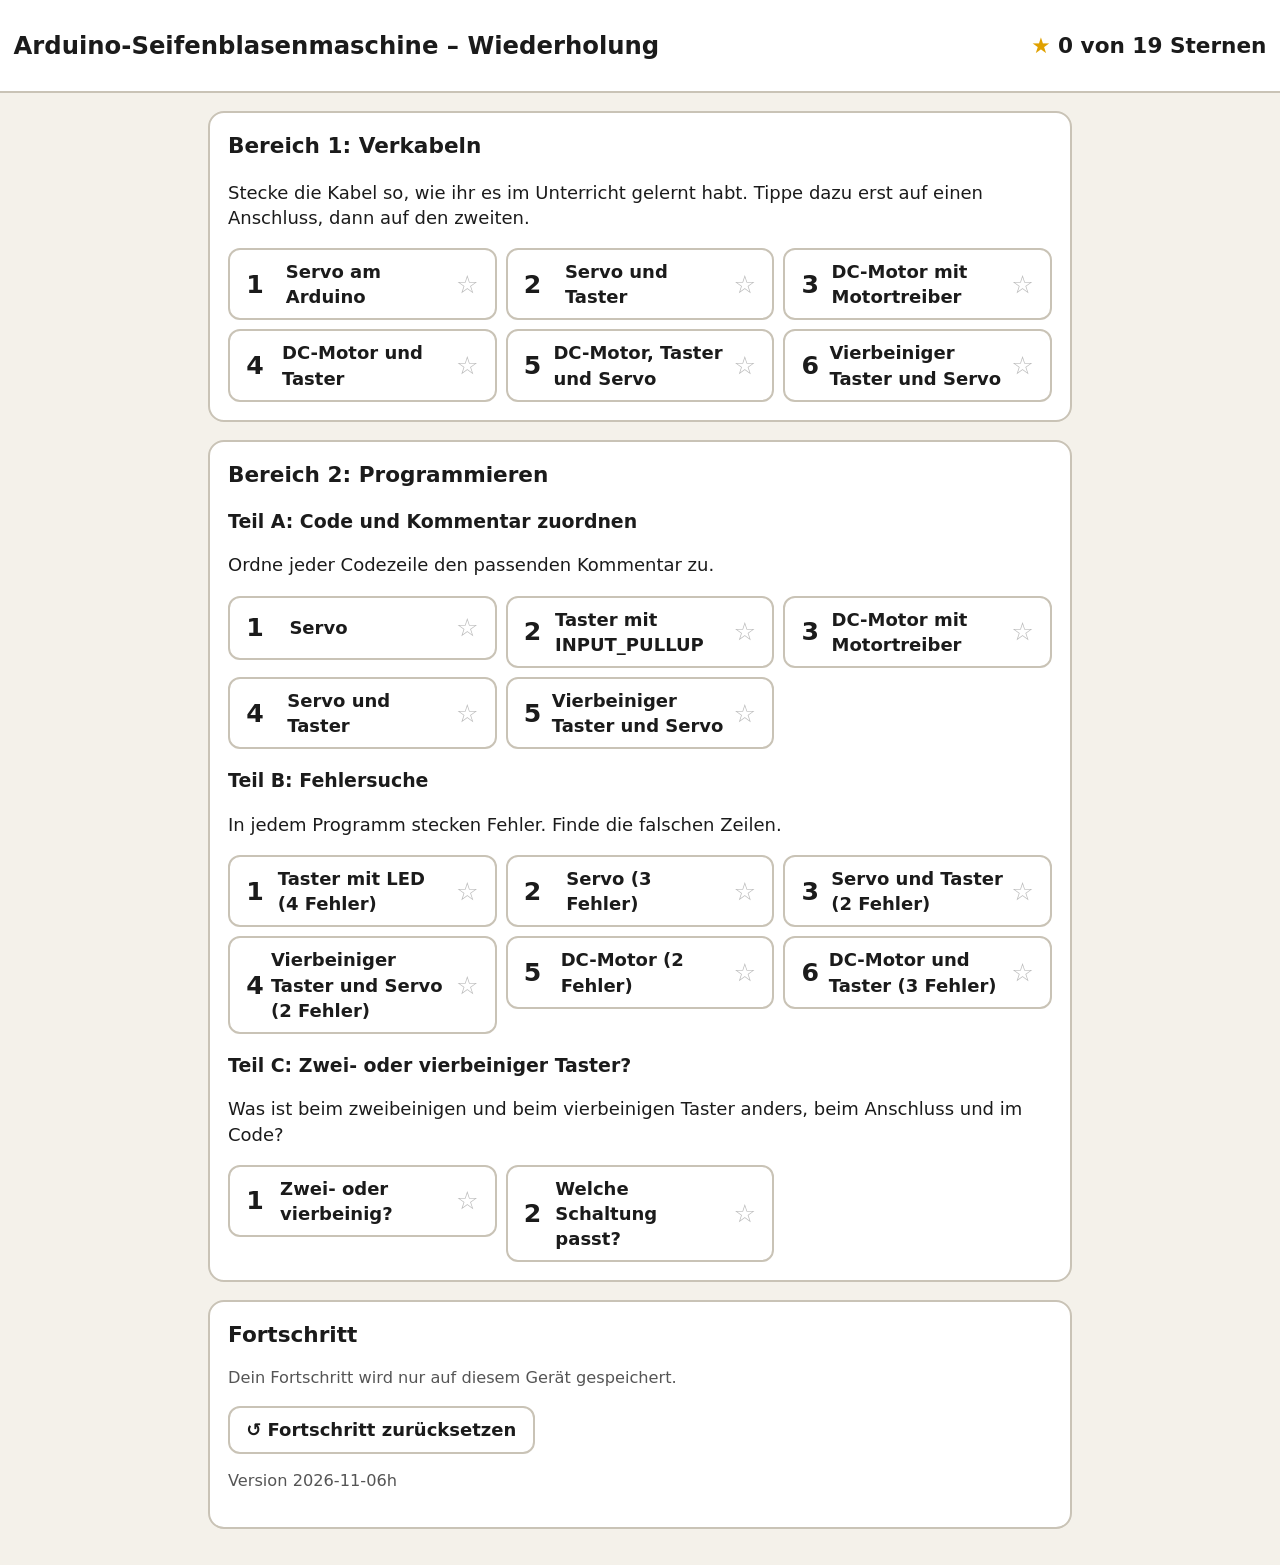
==== index.html @ 69544db1 "Einbau vierbeiniger Taster" ====
<!DOCTYPE html>
<html lang="de">
<head>
  <meta charset="utf-8">
  <meta name="viewport" content="width=device-width, initial-scale=1, viewport-fit=cover">
  <!-- Vom Home-Bildschirm gestartet: ohne Safari-Leisten (wie eine App) -->
  <meta name="apple-mobile-web-app-capable" content="yes">
  <meta name="mobile-web-app-capable" content="yes">
  <meta name="apple-mobile-web-app-title" content="Seifenblasen">
  <title>Seifenblasenmaschine – Wiederholung</title>
  <link rel="stylesheet" href="css/stil.css?v=2026-11-06h">
</head>
<body class="seite-start">
  <header class="kopf">
    <h1>Arduino-Seifenblasenmaschine – Wiederholung</h1>
    <p class="sternzahl" id="sternzahl"></p>
  </header>

  <main>
    <section class="bereich">
      <h2>Bereich 1: Verkabeln</h2>
      <p>Stecke die Kabel so, wie ihr es im Unterricht gelernt habt. Tippe dazu erst auf einen Anschluss, dann auf den zweiten.</p>
      <ul class="aufgabenliste" id="liste1"></ul>
    </section>

    <section class="bereich">
      <h2>Bereich 2: Programmieren</h2>
      <h3>Teil A: Code und Kommentar zuordnen</h3>
      <p>Ordne jeder Codezeile den passenden Kommentar zu.</p>
      <ul class="aufgabenliste" id="liste2a"></ul>
      <h3>Teil B: Fehlersuche</h3>
      <p>In jedem Programm stecken Fehler. Finde die falschen Zeilen.</p>
      <ul class="aufgabenliste" id="liste2b"></ul>
      <h3>Teil C: Zwei- oder vierbeiniger Taster?</h3>
      <p>Was ist beim zweibeinigen und beim vierbeinigen Taster anders, beim Anschluss und im Code?</p>
      <ul class="aufgabenliste" id="liste2c"></ul>
    </section>

    <section class="bereich">
      <h2>Fortschritt</h2>
      <p class="klein">Dein Fortschritt wird nur auf diesem Gerät gespeichert.</p>
      <button type="button" class="knopf" id="zuruecksetzen">↺ Fortschritt zurücksetzen</button>
      <p class="klein" id="version"></p>
    </section>
  </main>

  <script>window.DATEN = {};</script>
  <script src="js/gemeinsam.js?v=2026-11-06h"></script>
  <script src="data/aufgaben.js?v=2026-11-06h"></script>
  <script src="data/code.js?v=2026-11-06h"></script>
  <script src="data/fehlersuche.js?v=2026-11-06h"></script>
  <script src="data/vergleich.js?v=2026-11-06h"></script>
  <script>
    // Liste der Verdrahtungsaufgaben mit Sternen
    (function () {
      // Eine Liste mit Aufgaben-Links und Sternen füllen
      function fuelle(listenId, eintraege, bereich, adresse) {
        var liste = document.getElementById(listenId);
        eintraege.forEach(function (a, i) {
          var geloest = Fortschritt.istGeloest(bereich, a.id);
          var li = document.createElement("li");
          li.innerHTML = '<a class="knopf aufgabe-link" href="' + adresse + a.id + '">' +
            '<span class="nr">' + (i + 1) + "</span><span>" + esc(a.titel) + "</span>" +
            '<span class="stern' + (geloest ? "" : " leer") + '" aria-label="' + (geloest ? "gelöst" : "noch nicht gelöst") + '">' +
            (geloest ? "★" : "☆") + "</span></a>";
          liste.appendChild(li);
        });
      }
      fuelle("liste1", DATEN.aufgaben, "verkabeln", "verkabeln.html?aufgabe=");
      fuelle("liste2a", DATEN.programme, "zuordnen", "zuordnen.html?programm=");
      fuelle("liste2b", DATEN.fehlersuche, "fehlersuche4", "fehlersuche.html?aufgabe=");
      fuelle("liste2c", DATEN.vergleich, "vergleich", "vergleich.html?uebung=");
      document.getElementById("version").textContent = "Version " + SPIEL_VERSION;
      document.getElementById("sternzahl").innerHTML = "<span>★</span> " + Fortschritt.anzahlSterne() + " von " + Fortschritt.anzahlAufgaben() + " Sternen";
      // Alles geschafft (z. B. schon vor einem Update)? Dann jetzt gratulieren.
      pruefeGlueckwunsch();

      document.getElementById("zuruecksetzen").addEventListener("click", function () {
        zeigeDialog({
          titel: "Fortschritt zurücksetzen?",
          html: "<p>Alle Sterne und alle gesteckten Kabel werden gelöscht.</p>",
          knoepfe: [
            { text: "↺ Zurücksetzen", haupt: true, aktion: function () { Speicher.allesLoeschen(); window.location.reload(); } },
            { text: "Abbrechen" }
          ]
        });
      });
    })();
  </script>
</body>
</html>
---- css/stil.css ----
/* =====================================================================
   css/stil.css – Aussehen aller Seiten
   Farben stehen oben als Variablen, damit man sie leicht ändern kann.
   ===================================================================== */
:root {
  --hintergrund: #f4f1ea;
  --flaeche: #ffffff;
  --text: #1b1b1b;
  --text-leise: #555;
  --rand: #c9c3b6;
  --akzent: #0b5cad;        /* Hauptknöpfe */
  --akzent-text: #ffffff;
  --richtig: #1d6b2f;       /* immer zusammen mit ✔ */
  --richtig-hell: #e2f3e5;
  --fehler: #a61b1b;        /* immer zusammen mit ✖ */
  --fehler-hell: #fbe4e4;
  --fehlt: #7a4a00;         /* immer zusammen mit ＋ */
  --fehlt-hell: #fff1d6;
  --info: #0b4f8a;          /* immer zusammen mit ℹ */
  --info-hell: #e1eefa;
  --brett: #e9efe6;
  --stern: #e0a100;
  --tippflaeche: 48px;
}

* { box-sizing: border-box; }

html, body {
  margin: 0;
  background: var(--hintergrund);
  color: var(--text);
  font-family: -apple-system, "Segoe UI", system-ui, Roboto, Helvetica, Arial, sans-serif;
  font-size: 18px;
  line-height: 1.4;
  -webkit-text-size-adjust: 100%;
}

h1 { font-size: 1.35rem; margin: 0; }
h2 { font-size: 1.2rem; margin: 0 0 .5rem; }
.klein { font-size: .9rem; color: var(--text-leise); }
[hidden] { display: none !important; }

/* ---------- Knöpfe ---------- */
.knopf {
  display: inline-flex; align-items: center; justify-content: center; gap: .4em;
  min-height: var(--tippflaeche); min-width: var(--tippflaeche);
  padding: .5em .9em;
  border: 2px solid var(--rand); border-radius: 12px;
  background: var(--flaeche); color: var(--text);
  font: inherit; font-weight: 600; text-decoration: none;
  cursor: pointer;
  touch-action: manipulation;
  -webkit-tap-highlight-color: transparent;
  user-select: none; -webkit-user-select: none;
}
.knopf:active { transform: translateY(1px); filter: brightness(.95); }
.knopf:focus-visible, .farbe:focus-visible, .meldung:focus-visible { outline: 3px solid var(--akzent); outline-offset: 2px; }
.knopf.haupt { background: var(--akzent); border-color: var(--akzent); color: var(--akzent-text); }
.knopf.gross { width: 100%; font-size: 1.15rem; min-height: 56px; }
.knopf.rund { border-radius: 50%; padding: 0; width: var(--tippflaeche); font-size: 1.3rem; position: relative; }
.knopf.aktiv { background: var(--akzent); border-color: var(--akzent); color: var(--akzent-text); }
.knopfreihe { display: flex; gap: .5rem; flex-wrap: wrap; }
.knopfreihe .knopf { flex: 1 1 auto; }
.stern-klein { position: absolute; top: -8px; right: -6px; color: var(--stern); font-size: 1rem; text-shadow: 0 0 2px #fff, 0 0 2px #fff; }

/* ---------- Kopfzeile ---------- */
.kopf {
  display: flex; align-items: center; gap: .75rem; flex-wrap: wrap;
  padding: .5rem max(.75rem, env(safe-area-inset-right)) .5rem max(.75rem, env(safe-area-inset-left));
  background: var(--flaeche); border-bottom: 2px solid var(--rand);
}
.kopf h1 { flex: 1 1 12rem; }
.aufgabenwahl { display: flex; gap: .4rem; }

/* ---------- Spielseite (Level 1) ---------- */
.seite-spiel { height: 100vh; height: 100dvh; display: flex; flex-direction: column; overflow: hidden; }
.spiel { flex: 1; min-height: 0; display: grid; grid-template-columns: 1fr minmax(300px, 380px); }

.brett-bereich { position: relative; min-height: 0; min-width: 0; background: var(--brett); }
.brett {
  display: block; width: 100%; height: 100%;
  touch-action: none; user-select: none; -webkit-user-select: none; -webkit-touch-callout: none;
}
.pin-anzeige {
  position: absolute; top: .5rem; left: .5rem; right: .5rem; z-index: 2;
  background: rgba(255, 255, 255, .95); border: 2px solid var(--rand); border-radius: 12px;
  padding: .4rem .8rem; min-height: var(--tippflaeche);
  pointer-events: none;
}
.pin-anzeige.gross strong { font-size: 1.4rem; }
.pin-anzeige small { display: block; font-size: .95rem; color: var(--text-leise); }
.zoom-knoepfe { position: absolute; right: .6rem; bottom: .6rem; display: flex; flex-direction: column; gap: .5rem; z-index: 2; }

.seitenleiste {
  overflow-y: auto; -webkit-overflow-scrolling: touch;
  padding: .9rem; display: flex; flex-direction: column; gap: .9rem;
  background: var(--flaeche); border-left: 2px solid var(--rand);
}
.auftrag { margin: 0; font-size: 1.05rem; }
.schalter { display: flex; align-items: center; gap: .6rem; min-height: var(--tippflaeche); font-weight: 600; }
.schalter input { width: 28px; height: 28px; }

/* Hochformat: Brett oben, Bedienung unten */
@media (orientation: portrait) {
  .spiel { grid-template-columns: 1fr; grid-template-rows: minmax(0, 58%) minmax(0, 42%); }
  .seitenleiste { border-left: none; border-top: 2px solid var(--rand); }
}

/* ---------- Farbwahl ---------- */
.farbwahl { display: flex; flex-wrap: wrap; gap: .35rem; }
.farbe {
  min-width: var(--tippflaeche); height: var(--tippflaeche);
  border: 2px solid var(--rand); border-radius: 10px; background: var(--flaeche);
  display: inline-flex; align-items: center; justify-content: center; padding: 0 .3rem;
  font: inherit; font-size: .9rem; font-weight: 600; touch-action: manipulation; cursor: pointer;
}
.farbe.aktiv { border: 4px solid var(--akzent); }
.farbe-punkt { width: 26px; height: 26px; border-radius: 50%; border: 2px solid #555; display: block; }

/* ---------- Schaltbrett-Grafik ---------- */
.pin-ring { fill: none; stroke: #ffd400; stroke-width: 2; opacity: .75; pointer-events: none; }
.kabel-rand { fill: none; stroke: rgba(0, 0, 0, .55); stroke-width: 8; stroke-linecap: round; stroke-linejoin: round; pointer-events: none; }
.kabel-farbe { fill: none; stroke-width: 5; stroke-linecap: round; stroke-linejoin: round; pointer-events: none; }
.kabel-stecker { stroke: rgba(0, 0, 0, .6); stroke-width: 2; pointer-events: none; }
.kabel-treffer { fill: none; stroke: transparent; stroke-width: 20; stroke-linecap: round; pointer-events: stroke; }
.kabel.gesperrt .kabel-farbe { opacity: 1; }
.kabel.gesperrt .kabel-rand { stroke: rgba(0, 0, 0, .28); }
.kabel.gesperrt .kabel-stecker { stroke: rgba(0, 0, 0, .3); }
.kabel-falsch-muster { fill: none; stroke: #fff; stroke-width: 2.5; stroke-dasharray: 8 8; pointer-events: none; }
.marke { pointer-events: none; }
.marke circle { stroke: #fff; stroke-width: 3; }
.marke text { font: bold 18px sans-serif; fill: #fff; }
.marke-falsch circle { fill: var(--fehler); }
.marke-fehlt circle { fill: var(--fehlt); }
.pin-fehlt-ring { fill: none; stroke: var(--fehlt); stroke-width: 4; stroke-dasharray: 5 4; pointer-events: none; }
.pin-auswahl { fill: rgba(11, 92, 173, .25); stroke: var(--akzent); stroke-width: 4; pointer-events: none; animation: pulsieren 1s ease-in-out infinite alternate; }
.blinken { fill: none; stroke: #ff00aa; stroke-width: 6; pointer-events: none; animation: blinken .4s ease-in-out 4 alternate; }
@keyframes pulsieren { from { stroke-width: 3; } to { stroke-width: 7; } }
@keyframes blinken { from { opacity: 1; } to { opacity: .1; } }
@media (prefers-reduced-motion: reduce) { .pin-auswahl, .blinken { animation: none; } }

/* ---------- Rückmeldungen ---------- */
.rueckmeldung-titel { font-size: 1.1rem; }
.meldungen { list-style: none; margin: 0; padding: 0; display: flex; flex-direction: column; gap: .5rem; }
.meldung {
  display: flex; align-items: flex-start; gap: .5rem; width: 100%; text-align: left;
  padding: .6rem .7rem; border-radius: 12px; border: 2px solid; font: inherit; color: var(--text);
  min-height: var(--tippflaeche); touch-action: manipulation; cursor: pointer;
}
.meldung-nr {
  flex: 0 0 auto; width: 30px; height: 30px; border-radius: 50%; color: #fff;
  display: inline-flex; align-items: center; justify-content: center; font-weight: 700;
}
.meldung-symbol { flex: 0 0 auto; font-size: 1.3rem; font-weight: 700; line-height: 1.2; }
.meldung-text { flex: 1; min-width: 0; overflow-wrap: anywhere; }
.meldung-art { font-weight: 700; }
.meldung-dokument { display: block; overflow-wrap: anywhere; margin-top: .3rem; font-size: .92rem; color: var(--text-leise); }
.meldung-fehler { background: var(--fehler-hell); border-color: var(--fehler); }
.meldung-fehler .meldung-nr { background: var(--fehler); }
.meldung-fehler .meldung-symbol, .meldung-fehler .meldung-art { color: var(--fehler); }
.meldung-fehlt { background: var(--fehlt-hell); border-color: var(--fehlt); }
.meldung-fehlt .meldung-nr { background: var(--fehlt); }
.meldung-fehlt .meldung-symbol, .meldung-fehlt .meldung-art { color: var(--fehlt); }
.meldung-info { background: var(--info-hell); border-color: var(--info); }
.meldung-info .meldung-nr { background: var(--info); }
.meldung-info .meldung-symbol, .meldung-info .meldung-art { color: var(--info); }
.meldung-richtig { background: var(--richtig-hell); border-color: var(--richtig); cursor: default; }
.meldung-richtig .meldung-symbol { color: var(--richtig); }
.hinweis-veraltet { margin: 0; padding: .6rem; border-radius: 10px; background: #eee; color: var(--text-leise); }

/* ---------- Dialog / Lupe ---------- */
.dialog-hintergrund {
  position: fixed; inset: 0; z-index: 50; background: rgba(0, 0, 0, .45);
  display: flex; align-items: center; justify-content: center; padding: 1rem;
}
.dialog {
  background: var(--flaeche); border-radius: 16px; padding: 1.1rem; width: min(560px, 100%);
  max-height: 90vh; overflow-y: auto; box-shadow: 0 10px 40px rgba(0, 0, 0, .35);
}
.dialog-inhalt p { margin: .3rem 0 .8rem; }
.dialog-knoepfe { display: flex; flex-wrap: wrap; gap: .5rem; justify-content: flex-end; }
.lupe .dialog-knoepfe { justify-content: stretch; }
.lupe-knopf { flex: 1 1 110px; flex-direction: column; gap: 0; min-height: 76px; }
.lupe-name { font-size: 1.5rem; }
.lupe-bauteil { font-size: .8rem; font-weight: 400; color: var(--text-leise); }
.lupe-knopf.nicht-belegbar { opacity: .55; border-style: dashed; }
.lupe-abbrechen { flex: 1 1 100%; }
.stern-gross { font-size: 4rem; color: var(--stern); text-align: center; margin: 0; line-height: 1; }

/* ---------- Fehlermeldung bei kaputten Datendateien ---------- */
.datenfehler { background: var(--fehler); color: #fff; padding: .7rem 1rem; font-weight: 700; }

/* ---------- Startseite ---------- */
.seite-start main { max-width: 900px; margin: 0 auto; padding: 1rem; }
.bereich { background: var(--flaeche); border: 2px solid var(--rand); border-radius: 16px; padding: 1rem; margin-bottom: 1rem; }
.aufgabenliste { list-style: none; margin: 0; padding: 0; display: grid; gap: .5rem; grid-template-columns: repeat(auto-fill, minmax(240px, 1fr)); }
.aufgabe-link { width: 100%; justify-content: flex-start; text-align: left; min-height: 64px; }
.aufgabe-link .nr { font-size: 1.4rem; width: 2rem; }
.aufgabe-link .stern { margin-left: auto; font-size: 1.4rem; color: var(--stern); }
.aufgabe-link .stern.leer { color: #bbb; }
.sternzahl { font-size: 1.2rem; font-weight: 700; }
.sternzahl span { color: var(--stern); }

/* ---------- Kalibriermodus ---------- */
.seite-kalibrieren .spiel { grid-template-columns: 1fr minmax(300px, 400px); }
.pinliste { list-style: none; margin: 0; padding: 0; display: flex; flex-direction: column; gap: .3rem; }
.pinliste button { width: 100%; justify-content: space-between; min-height: 44px; font-weight: 500; }
.pinliste button.aktuell { border: 4px solid var(--akzent); }
.pinliste button.gesetzt::after { content: "✔"; color: var(--richtig); }
.kalib-punkt { fill: rgba(255, 212, 0, .5); stroke: #000; stroke-width: 1.5; pointer-events: none; }
.kalib-punkt.aktuell { fill: rgba(11, 92, 173, .6); stroke: #fff; stroke-width: 2.5; }
.kalib-text { font: bold 11px sans-serif; fill: #000; paint-order: stroke; stroke: #fff; stroke-width: 3px; pointer-events: none; }
textarea.export { width: 100%; min-height: 10rem; font: 13px/1.3 ui-monospace, Menlo, monospace; }
.eingabe { width: 100%; min-height: 44px; font: inherit; padding: .3rem .6rem; border: 2px solid var(--rand); border-radius: 10px; margin-top: .3rem; }
.pfeile .knopf { font-size: 1.3rem; }
.knopf.rund.klein-text { font-size: .85rem; }
.kabel-knopf { flex: 1 1 100%; flex-direction: row; justify-content: flex-start; gap: .6rem; min-height: 56px; }
.kabel-wahl { font-size: 1rem; text-align: left; }

/* ---------- Modus "Bauteile anordnen" ---------- */
.brett.anordnen .kabel { opacity: .35; }
.brett.anordnen .kabel-treffer { pointer-events: none; }
.brett.zieht .kabel, .brett.zieht .pin-ring { opacity: .12; }
.bauteil-rahmen { fill: rgba(11, 92, 173, .06); stroke: var(--akzent); stroke-width: 2; stroke-dasharray: 8 6; pointer-events: none; }
.bauteil-rahmen.gewaehlt { fill: rgba(11, 92, 173, .14); stroke-width: 5; stroke-dasharray: none; }
.nur-anordnen { display: none !important; }
body.modus-anordnen .nur-anordnen { display: flex !important; }
body.modus-anordnen .nur-verkabeln { display: none !important; }
.anordnen-leiste { flex-direction: column; gap: .7rem; }
.knopf:disabled { opacity: .45; cursor: default; }
.tipp-vorgaenger { margin: 0; padding: .6rem .8rem; border-radius: 10px; background: var(--info-hell); border: 2px solid var(--info); }
.tipp-vorgaenger a { color: var(--info); font-weight: 700; }

/* =====================================================================
   Level 2: Code-Seiten (zuordnen.html, fehlersuche.html)
   ===================================================================== */
.seite-code { height: 100vh; height: 100dvh; display: flex; flex-direction: column; overflow: hidden; }
/* minmax(0, 1fr) als Zeilenhöhe: sonst wird der Bereich so hoch wie sein
   Inhalt und lässt sich nicht scrollen */
.code-spiel { flex: 1; min-height: 0; display: grid; grid-template-columns: minmax(0, 2fr) minmax(280px, 1fr); grid-template-rows: minmax(0, 1fr); }
.code-bereich { min-height: 0; overflow-y: auto; -webkit-overflow-scrolling: touch; padding: .9rem; display: flex; flex-direction: column; gap: .6rem; }
.code-bereich > * { flex-shrink: 0; }
@media (orientation: portrait) {
  .code-spiel { grid-template-columns: 1fr; grid-template-rows: minmax(0, 58%) minmax(0, 42%); }
  .code-spiel .seitenleiste { border-left: none; border-top: 2px solid var(--rand); }
}

/* Codezeilen */
.codeliste { list-style: none; margin: 0; padding: 0; background: #1f2430; border-radius: 12px; overflow: hidden; }
.codeliste { font: 16px/1.5 ui-monospace, Menlo, Consolas, monospace; }
.codezeile {
  display: grid; grid-template-columns: 2.6em minmax(0, 1fr); align-items: center;
  border-bottom: 1px solid #2e3443; color: #e8e8e8;
}
/* Teil A: Kommentar HINTER der Codezeile (Spaltenbreite = längste Zeile) */
.codeliste.mit-kommentaren .codezeile { grid-template-columns: 2.6em calc(var(--code-ch, 30) * 1ch + 1rem) minmax(0, 1fr); }
.codezeile:last-child { border-bottom: none; }
.zeilennr { color: #8a92a6; text-align: right; padding: .45rem .5rem .45rem 0; font: 15px/1.5 ui-monospace, Menlo, Consolas, monospace; user-select: none; }
.code { font: inherit; white-space: pre; padding: .45rem .4rem; }
.codezeile.grau .code { opacity: .55; }
.codezeile.zuordenbar { cursor: pointer; }
.codezeile.gewaehlt, .codezeile.ueber { background: #2c4a73; box-shadow: inset 4px 0 0 #6fb1ff; }
.c-schluessel { color: #7fb3ff; font-weight: 700; }
.c-befehl { color: #f5b25b; }
.c-konstante { color: #6fd6c0; }
.c-typ { color: #e59af0; }
.c-zahl { color: #ffd479; }

/* Kommentar-Platz unter einer Zeile */
.slot {
  grid-column: 3; margin: .2rem .4rem .2rem 0; min-height: var(--tippflaeche); text-align: left;
  border: 2px dashed #6f7890; border-radius: 10px; background: transparent; color: #c8cede;
  font: 15px/1.35 -apple-system, "Segoe UI", system-ui, sans-serif; padding: .35rem .6rem;
  display: flex; align-items: center; gap: .5rem; cursor: pointer; touch-action: manipulation;
}
.slot.belegt { border-style: solid; border-color: #8fb3e8; background: #27324a; color: #b9f0b0; }
.codezeile.richtig .slot { border-color: #3fbf5f; background: #1d3a26; }
.codezeile.falsch .slot { border-color: #ff6b6b; background: #4a1f24; color: #ffd3d3; }
.slot-symbol { font-weight: 700; font-size: 1.2rem; }
.codezeile.richtig .slot-symbol { color: #3fdf6f; }
.codezeile.falsch .slot-symbol { color: #ff8a8a; }
.slot-leer { opacity: .8; }

/* Kommentarkarten */
.kommentar-bereich h2 { margin: 0; }
.kommentarliste { display: flex; flex-direction: column; gap: .45rem; }
.karte {
  text-align: left; min-height: var(--tippflaeche); padding: .5rem .7rem; border-radius: 10px;
  border: 2px solid var(--rand); background: #f7f6f2; color: #23492a; cursor: grab;
  font: 15px/1.35 -apple-system, "Segoe UI", system-ui, sans-serif; touch-action: none;
  user-select: none; -webkit-user-select: none;
}
.karte.gewaehlt { border: 4px solid var(--akzent); background: var(--info-hell); }
.karte.geist { position: fixed; z-index: 60; max-width: 320px; pointer-events: none; opacity: .92; box-shadow: 0 8px 24px rgba(0,0,0,.3); }
body.zieht-karte { cursor: grabbing; }

/* Fehlersuche */
.verkabelung { width: 100%; border-collapse: collapse; background: var(--flaeche); border-radius: 10px; overflow: hidden; }
.verkabelung th, .verkabelung td { text-align: left; padding: .4rem .6rem; border-bottom: 1px solid var(--rand); font-size: .95rem; }
.verkabelung th { background: #ece8de; }
.codezeile.antippbar { cursor: pointer; }
.codezeile.angetippt { background: #4a1f24; box-shadow: inset 4px 0 0 #ff6b6b; }
.codezeile.angetippt .zeilennr::before { content: "✖ "; color: #ff8a8a; }
.codezeile.gefunden { background: #1d3a26; box-shadow: inset 4px 0 0 #3fbf5f; }
.codezeile.gefunden .zeilennr::before { content: "✔ "; color: #3fdf6f; }
.codezeile.loesung { background: #3d3418; box-shadow: inset 4px 0 0 #ffd479; }
.korrektur { grid-column: 2; margin: 0 .4rem .45rem 0; padding: .35rem .6rem; border-radius: 8px; background: #2a3a26; color: #b9f0b0; font: 15px/1.4 ui-monospace, Menlo, monospace; white-space: pre-wrap; }
.soll { margin: 0; padding: .6rem .8rem; border-radius: 10px; background: var(--info-hell); border: 2px solid var(--info); }
.bereich h3 { font-size: 1.05rem; margin: 1rem 0 .3rem; }

/* Schmale Bildschirme: Kommentar doch unter der Zeile */
@media (max-width: 760px) {
  .codeliste.mit-kommentaren .codezeile { grid-template-columns: 2.6em minmax(0, 1fr); }
  .slot { grid-column: 2; margin: 0 .4rem .45rem 0; }
  .code { white-space: pre-wrap; overflow-wrap: anywhere; }
}

/* ---------- Fehlersuche: links PAP, rechts Code, unten Fußleiste ---------- */
.fs-spiel { flex: 1; min-height: 0; display: grid; grid-template-columns: minmax(260px, 1fr) minmax(0, 1.5fr); grid-template-rows: minmax(0, 1fr); }
.fs-links { min-height: 0; overflow-y: auto; -webkit-overflow-scrolling: touch; padding: .9rem; background: var(--flaeche); border-right: 2px solid var(--rand); display: flex; flex-direction: column; gap: .8rem; }
.fs-links > * { flex-shrink: 0; }
.fs-links h2 { margin: 0; font-size: 1.1rem; }
.pap-behaelter { display: flex; justify-content: center; }
.pap { width: 100%; height: auto; }
.pap-start { fill: #dbe9f8; stroke: #1b1b1b; stroke-width: 2; }
.pap-schritt { fill: #ffffff; stroke: #1b1b1b; stroke-width: 2; }
.pap-frage { fill: #fff4cf; stroke: #1b1b1b; stroke-width: 2; }
.pap-text { font: 14px -apple-system, "Segoe UI", system-ui, sans-serif; fill: #1b1b1b; }
.pap-label { font: italic 13px -apple-system, "Segoe UI", system-ui, sans-serif; fill: #333; }
.pap-linie { fill: none; stroke: #1b1b1b; stroke-width: 2; }
.pap-spitze { fill: #1b1b1b; }
.fussleiste {
  display: flex; align-items: center; gap: .6rem; flex-wrap: wrap;
  padding: .5rem max(.75rem, env(safe-area-inset-right)) max(.5rem, env(safe-area-inset-bottom)) max(.75rem, env(safe-area-inset-left));
  background: var(--flaeche); border-top: 2px solid var(--rand);
}
.fussleiste .knopf { min-width: 9rem; }
.fussleiste .knopf.haupt { font-size: 1.1rem; }
.zusammenfassung { flex: 1 1 18rem; display: flex; flex-wrap: wrap; gap: .3rem .9rem; font-weight: 600; }
.zf-richtig { color: var(--richtig); }
.zf-falsch { color: var(--fehler); }
.zf-fehlt { color: var(--fehlt); }
.codezeile.daneben { background: #4a1f24; box-shadow: inset 4px 0 0 #ff6b6b; }
.codezeile.daneben .zeilennr::before { content: "✖ "; color: #ff8a8a; }
.erklaerung { grid-column: 2; margin: 0 .4rem .5rem 0; padding: .45rem .6rem; border-radius: 8px; font: 15px/1.4 -apple-system, "Segoe UI", system-ui, sans-serif; white-space: normal; }
.erklaerung.richtig { background: #e2f3e5; color: #12391c; }
.erklaerung.falsch { background: #fbe4e4; color: #5c1010; }
.korrektur-code { display: block; margin-top: .25rem; font: 15px/1.4 ui-monospace, Menlo, monospace; }
.erklaerung .meldung-dokument { color: #3b4a3e; }
@media (orientation: portrait) {
  .fs-spiel { grid-template-columns: minmax(230px, 0.85fr) minmax(0, 1.4fr); }
  .seite-fehlersuche .codeliste { font-size: 14px; }
}

/* ---------- Glückwunsch (alle Sterne) ---------- */
.dialog.glueckwunsch { text-align: center; border: 4px solid var(--stern); }
.dialog.glueckwunsch .dialog-knoepfe { justify-content: center; }
.sternregen { font-size: 1.6rem; color: var(--stern); line-height: 1.2; margin: .2rem 0 .6rem; }
.sternregen span { display: inline-block; animation: sternpop .6s ease-out both; }
@keyframes sternpop { from { transform: scale(0) rotate(-90deg); opacity: 0; } to { transform: none; opacity: 1; } }
@media (prefers-reduced-motion: reduce) { .sternregen span { animation: none; } }
/* Teil A: Hinweis zum Arbeitsmaterial unter einem falschen Kommentar */
.codeliste.mit-kommentaren .erklaerung { grid-column: 3; margin-top: 0; }
@media (max-width: 760px) { .codeliste.mit-kommentaren .erklaerung { grid-column: 2; } }
.zf-tipp { color: var(--info); flex-basis: 100%; }

/* =====================================================================
   Bereich 2, Teil C: Zwei- oder vierbeinig? (vergleich.html)
   ===================================================================== */
.seite-vergleich { height: 100vh; height: 100dvh; display: flex; flex-direction: column; overflow: hidden; }
.vergleich { flex: 1; min-height: 0; overflow-y: auto; -webkit-overflow-scrolling: touch; padding: .9rem; display: flex; flex-direction: column; gap: .8rem; max-width: 1100px; width: 100%; margin: 0 auto; }
.vergleich > * { flex-shrink: 0; }
.kartenstapel { display: flex; flex-wrap: wrap; gap: .5rem; min-height: 60px; padding: .6rem; border: 2px dashed var(--rand); border-radius: 12px; background: var(--flaeche); }
.sortkarte {
  min-height: var(--tippflaeche); padding: .5rem .7rem; border-radius: 10px; border: 2px solid var(--rand);
  background: #f7f6f2; font: inherit; font-size: .98rem; text-align: left; cursor: pointer; touch-action: manipulation; max-width: 100%;
}
.sortkarte.gewaehlt { border: 4px solid var(--akzent); background: var(--info-hell); }
.sortkarte.richtig { border-color: var(--richtig); background: var(--richtig-hell); }
.sortkarte.falsch { border-color: var(--fehler); background: var(--fehler-hell); }
.sortkarte.richtig .slot-symbol { color: var(--richtig); }
.sortkarte.falsch .slot-symbol { color: var(--fehler); }
.code-klein { font: 15px/1.4 ui-monospace, Menlo, monospace; background: #1f2430; color: #e8e8e8; padding: .15rem .4rem; border-radius: 6px; }
.spalten { display: grid; grid-template-columns: 1fr 1fr; gap: .8rem; }
.spalte { min-height: 220px; padding: .7rem; border-radius: 14px; border: 3px solid var(--rand); background: var(--flaeche); display: flex; flex-direction: column; gap: .5rem; cursor: pointer; }
.spalte-kopf { display: flex; align-items: center; gap: .7rem; }
.spalte-kopf img { height: 64px; width: auto; }
.spalte-karten { display: flex; flex-direction: column; gap: .45rem; }
.spalte-hier { margin-top: auto; padding: .7rem; border: 2px dashed var(--akzent); border-radius: 10px; color: var(--akzent); text-align: center; font-weight: 600; }
.quizfrage { padding: .8rem; border-radius: 14px; border: 2px solid var(--rand); background: var(--flaeche); }
.quizfrage.richtig { border-color: var(--richtig); }
.quizfrage.falsch { border-color: var(--fehler); }
.quizfrage h2 { font-size: 1.05rem; }
.quizcode { margin: 0 0 .6rem; padding: .6rem .8rem; border-radius: 10px; background: #1f2430; color: #e8e8e8; font: 16px/1.5 ui-monospace, Menlo, monospace; white-space: pre-wrap; }
.quizantworten { display: grid; grid-template-columns: repeat(auto-fit, minmax(210px, 1fr)); gap: .5rem; margin-bottom: .5rem; }
.quizantwort { justify-content: flex-start; text-align: left; gap: .7rem; font-weight: 400; }
.quizantwort img { height: 52px; width: auto; flex: 0 0 auto; }
.quiz-ohne-bild { width: 40px; height: 52px; display: inline-flex; align-items: center; justify-content: center; font-size: 1.6rem; color: var(--text-leise); flex: 0 0 auto; }
.quizantwort.gewaehlt-richtig { border: 3px solid var(--richtig); background: var(--richtig-hell); }
.quizantwort.gewaehlt-falsch { border: 3px solid var(--fehler); background: var(--fehler-hell); }
.quizantwort:disabled { cursor: default; }
@media (max-width: 640px) { .spalten { grid-template-columns: 1fr; } }
.quizantwort:disabled { opacity: .5; }
.quizantwort.gewaehlt-richtig:disabled { opacity: 1; }
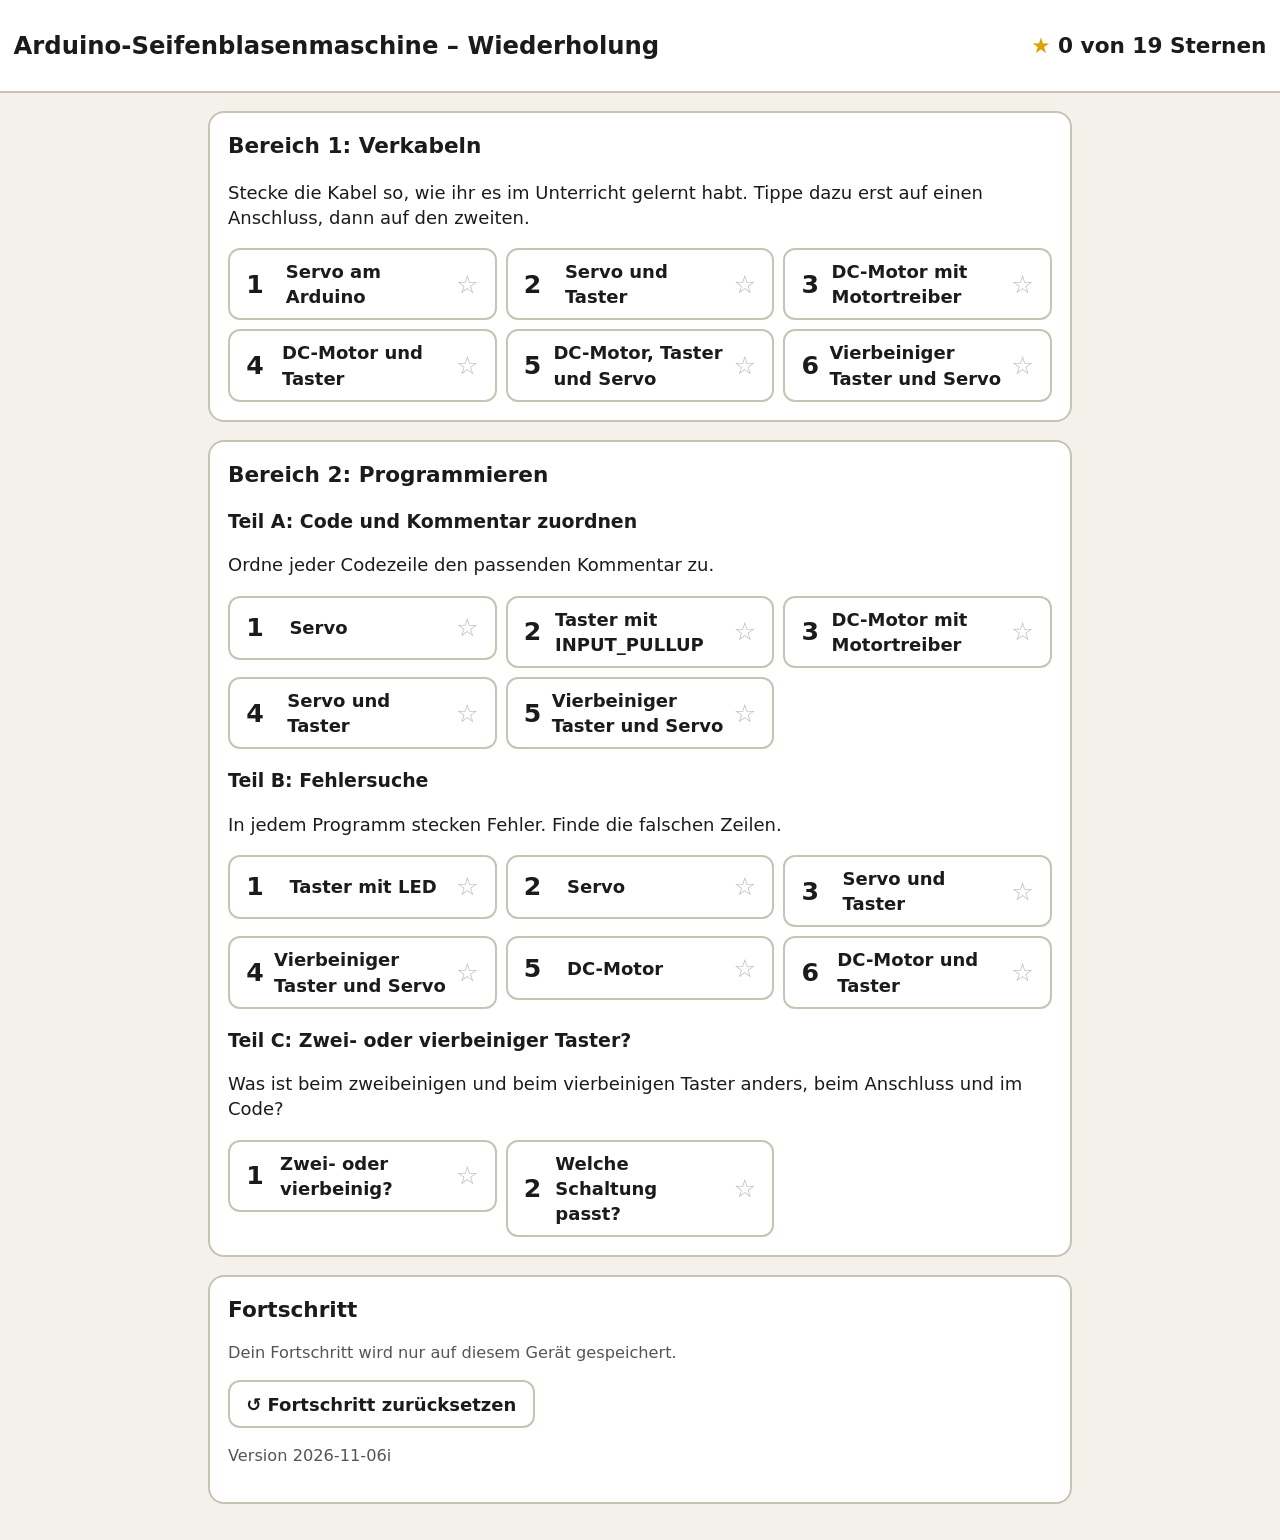
==== commit c9e088e4: "Bugfixes vierbeiner" ====
--- a/index.html
+++ b/index.html
@@ -8,7 +8,7 @@
   <meta name="mobile-web-app-capable" content="yes">
   <meta name="apple-mobile-web-app-title" content="Seifenblasen">
   <title>Seifenblasenmaschine – Wiederholung</title>
-  <link rel="stylesheet" href="css/stil.css?v=2026-11-06h">
+  <link rel="stylesheet" href="css/stil.css?v=2026-11-06i">
 </head>
 <body class="seite-start">
   <header class="kopf">
@@ -45,11 +45,11 @@
   </main>
 
   <script>window.DATEN = {};</script>
-  <script src="js/gemeinsam.js?v=2026-11-06h"></script>
-  <script src="data/aufgaben.js?v=2026-11-06h"></script>
-  <script src="data/code.js?v=2026-11-06h"></script>
-  <script src="data/fehlersuche.js?v=2026-11-06h"></script>
-  <script src="data/vergleich.js?v=2026-11-06h"></script>
+  <script src="js/gemeinsam.js?v=2026-11-06i"></script>
+  <script src="data/aufgaben.js?v=2026-11-06i"></script>
+  <script src="data/code.js?v=2026-11-06i"></script>
+  <script src="data/fehlersuche.js?v=2026-11-06i"></script>
+  <script src="data/vergleich.js?v=2026-11-06i"></script>
   <script>
     // Liste der Verdrahtungsaufgaben mit Sternen
     (function () {
--- a/css/stil.css
+++ b/css/stil.css
@@ -127,6 +127,12 @@
 .kabel.gesperrt .kabel-rand { stroke: rgba(0, 0, 0, .28); }
 .kabel.gesperrt .kabel-stecker { stroke: rgba(0, 0, 0, .3); }
 .kabel-falsch-muster { fill: none; stroke: #fff; stroke-width: 2.5; stroke-dasharray: 8 8; pointer-events: none; }
+.widerstand { pointer-events: none; }
+.widerstand-bein { stroke: #8d8d8d; stroke-width: 3; stroke-linecap: round; }
+.widerstand-fuss { fill: #6f6f6f; }
+.widerstand-koerper { fill: #e3c28f; stroke: #8a6a3a; stroke-width: 1.2; }
+.widerstand.falsch .widerstand-koerper { stroke: #c62828; stroke-width: 2.5; }
+.knopf.aktiv-modus { background: var(--info-hell); border-color: var(--akzent); box-shadow: inset 0 0 0 2px var(--akzent); }
 .marke { pointer-events: none; }
 .marke circle { stroke: #fff; stroke-width: 3; }
 .marke text { font: bold 18px sans-serif; fill: #fff; }
@@ -316,7 +322,7 @@
 }
 
 /* ---------- Fehlersuche: links PAP, rechts Code, unten Fußleiste ---------- */
-.fs-spiel { flex: 1; min-height: 0; display: grid; grid-template-columns: minmax(260px, 1fr) minmax(0, 1.5fr); grid-template-rows: minmax(0, 1fr); }
+.fs-spiel { flex: 1; min-height: 0; display: grid; grid-template-columns: minmax(260px, 1fr) minmax(0, 1.3fr); grid-template-rows: minmax(0, 1fr); }
 .fs-links { min-height: 0; overflow-y: auto; -webkit-overflow-scrolling: touch; padding: .9rem; background: var(--flaeche); border-right: 2px solid var(--rand); display: flex; flex-direction: column; gap: .8rem; }
 .fs-links > * { flex-shrink: 0; }
 .fs-links h2 { margin: 0; font-size: 1.1rem; }
@@ -348,8 +354,8 @@
 .korrektur-code { display: block; margin-top: .25rem; font: 15px/1.4 ui-monospace, Menlo, monospace; }
 .erklaerung .meldung-dokument { color: #3b4a3e; }
 @media (orientation: portrait) {
-  .fs-spiel { grid-template-columns: minmax(230px, 0.85fr) minmax(0, 1.4fr); }
-  .seite-fehlersuche .codeliste { font-size: 14px; }
+  .fs-spiel { grid-template-columns: minmax(230px, 1fr) minmax(0, 1.05fr); }
+  .seite-fehlersuche .codeliste { font-size: 13px; }
 }
 
 /* ---------- Glückwunsch (alle Sterne) ---------- */
@@ -402,3 +408,26 @@
 @media (max-width: 640px) { .spalten { grid-template-columns: 1fr; } }
 .quizantwort:disabled { opacity: .5; }
 .quizantwort.gewaehlt-richtig:disabled { opacity: 1; }
+
+/* Fehlersuche: Ablaufplan und Verkabelung ohne Scrollen sichtbar.
+   Der PAP füllt den freien Platz und wird bei Bedarf kleiner. */
+.fs-links { overflow: hidden; gap: .5rem; padding: .6rem .8rem; }
+.fs-links h2 { font-size: 1rem; }
+.fs-links .pap-behaelter { flex: 1 1 auto; flex-shrink: 1; min-height: 0; }
+.fs-links .pap { width: 100%; height: 100%; }
+.fs-links .verkabelung th, .fs-links .verkabelung td { padding: .25rem .5rem; font-size: .88rem; }
+.sortkarte { touch-action: none; user-select: none; -webkit-user-select: none; cursor: grab; }
+.sortkarte.geist { position: fixed; z-index: 60; max-width: 360px; pointer-events: none; opacity: .93; box-shadow: 0 8px 24px rgba(0,0,0,.3); }
+.sortkarte.wird-gezogen { opacity: .35; }
+.spalte.ueber, .kartenstapel.ueber { border-color: var(--akzent); background: var(--info-hell); }
+/* Sortieren: Kartenstapel oben (höchstens knapp die Hälfte), die beiden
+   Spalten darunter. Beides bleibt sichtbar, jeder Teil hat bei Bedarf
+   einen eigenen Bildlauf. */
+.vergleich.sortieren-modus { overflow: hidden; gap: .6rem; padding: .7rem .9rem; }
+.vergleich.sortieren-modus > .auftrag { margin: 0; }
+.vergleich.sortieren-modus .kartenstapel { flex: 0 1 auto; max-height: 46%; overflow-y: auto; -webkit-overflow-scrolling: touch; gap: .4rem; padding: .5rem; }
+.vergleich.sortieren-modus .spalten { flex: 1 1 0; min-height: 190px; }
+.vergleich.sortieren-modus .spalte { min-height: 0; overflow-y: auto; -webkit-overflow-scrolling: touch; }
+.vergleich.sortieren-modus .spalte-kopf img { height: 48px; }
+.vergleich.sortieren-modus .sortkarte { padding: .4rem .6rem; font-size: .93rem; }
+.vergleich.sortieren-modus .code-klein { font-size: 14px; }
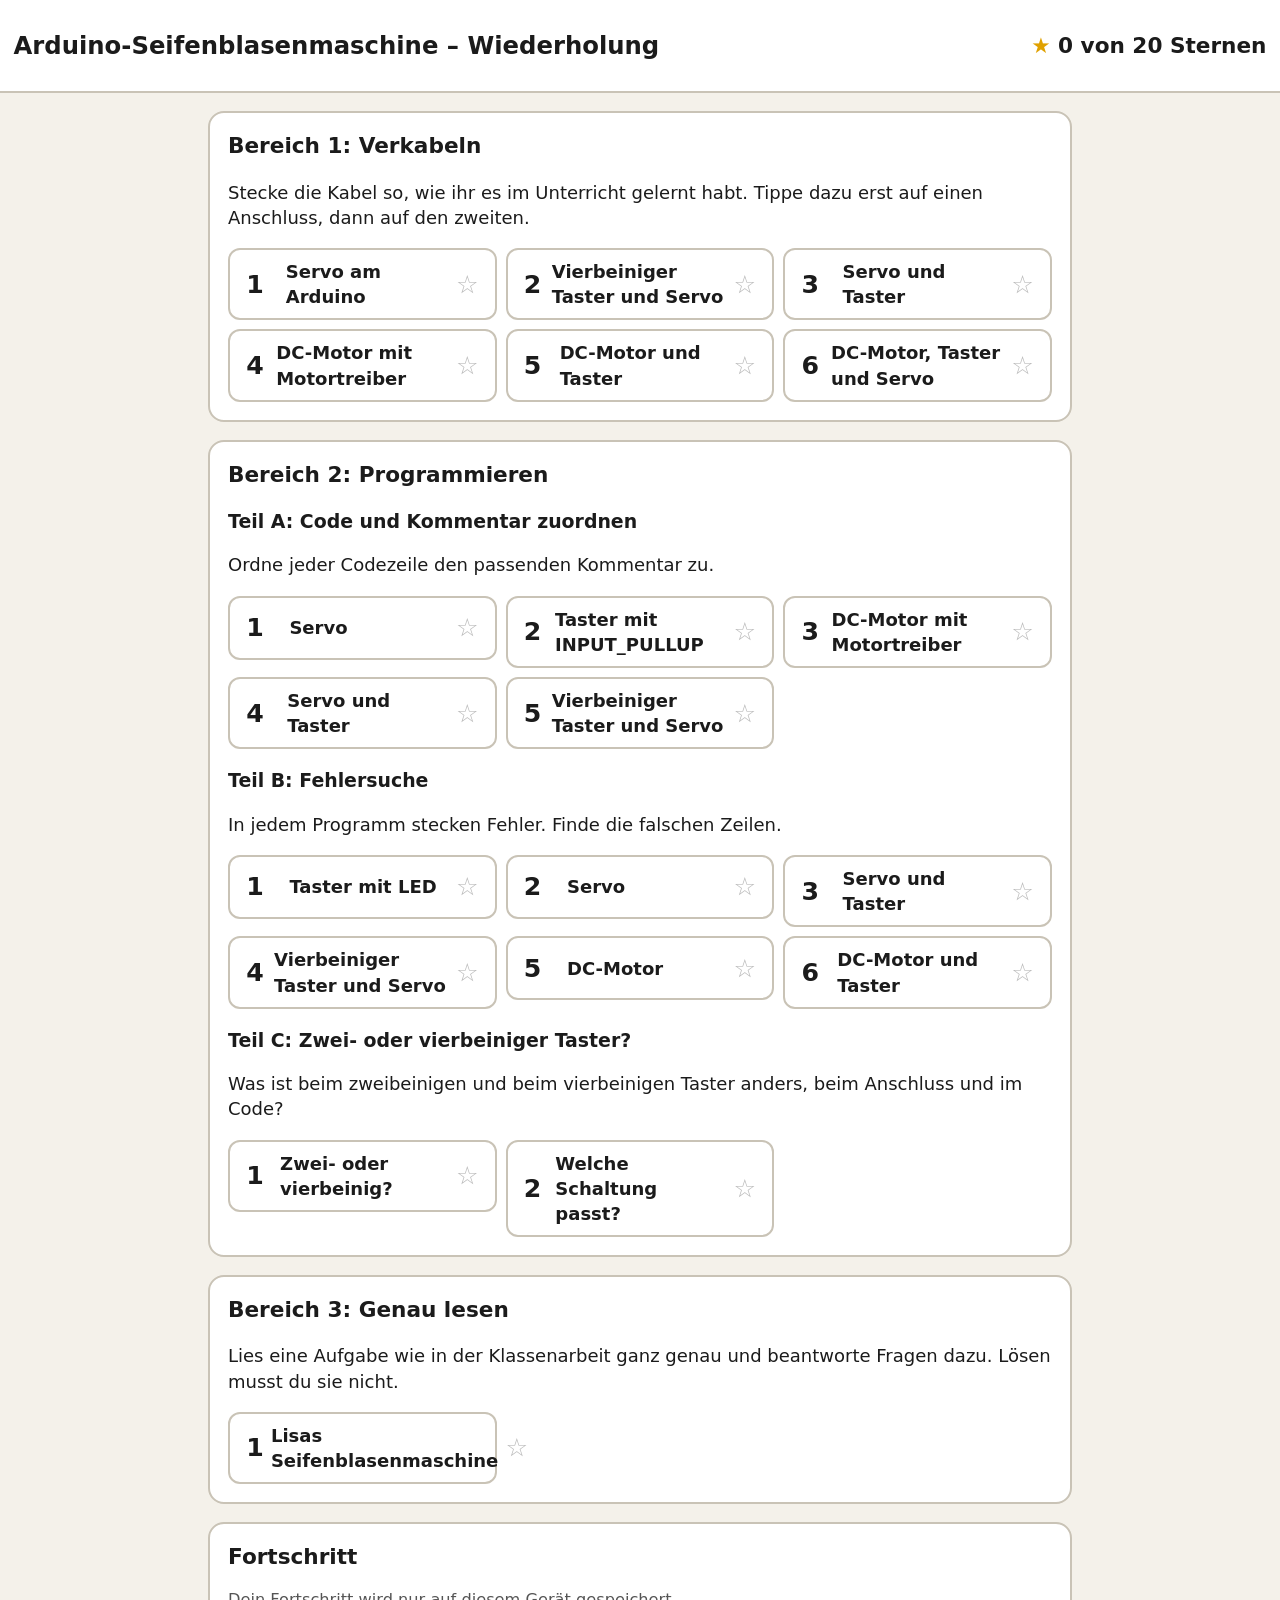
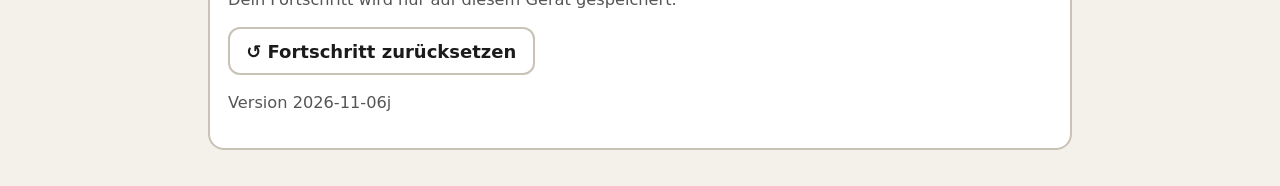
==== commit c62ea756: "Bugfix+lesen" ====
--- a/index.html
+++ b/index.html
@@ -8,7 +8,7 @@
   <meta name="mobile-web-app-capable" content="yes">
   <meta name="apple-mobile-web-app-title" content="Seifenblasen">
   <title>Seifenblasenmaschine – Wiederholung</title>
-  <link rel="stylesheet" href="css/stil.css?v=2026-11-06i">
+  <link rel="stylesheet" href="css/stil.css?v=2026-11-06j">
 </head>
 <body class="seite-start">
   <header class="kopf">
@@ -37,6 +37,12 @@
     </section>
 
     <section class="bereich">
+      <h2>Bereich 3: Genau lesen</h2>
+      <p>Lies eine Aufgabe wie in der Klassenarbeit ganz genau und beantworte Fragen dazu. Lösen musst du sie nicht.</p>
+      <ul class="aufgabenliste" id="liste3"></ul>
+    </section>
+
+    <section class="bereich">
       <h2>Fortschritt</h2>
       <p class="klein">Dein Fortschritt wird nur auf diesem Gerät gespeichert.</p>
       <button type="button" class="knopf" id="zuruecksetzen">↺ Fortschritt zurücksetzen</button>
@@ -45,11 +51,12 @@
   </main>
 
   <script>window.DATEN = {};</script>
-  <script src="js/gemeinsam.js?v=2026-11-06i"></script>
-  <script src="data/aufgaben.js?v=2026-11-06i"></script>
-  <script src="data/code.js?v=2026-11-06i"></script>
-  <script src="data/fehlersuche.js?v=2026-11-06i"></script>
-  <script src="data/vergleich.js?v=2026-11-06i"></script>
+  <script src="js/gemeinsam.js?v=2026-11-06j"></script>
+  <script src="data/aufgaben.js?v=2026-11-06j"></script>
+  <script src="data/code.js?v=2026-11-06j"></script>
+  <script src="data/fehlersuche.js?v=2026-11-06j"></script>
+  <script src="data/vergleich.js?v=2026-11-06j"></script>
+  <script src="data/lesen.js?v=2026-11-06j"></script>
   <script>
     // Liste der Verdrahtungsaufgaben mit Sternen
     (function () {
@@ -70,6 +77,7 @@
       fuelle("liste2a", DATEN.programme, "zuordnen", "zuordnen.html?programm=");
       fuelle("liste2b", DATEN.fehlersuche, "fehlersuche4", "fehlersuche.html?aufgabe=");
       fuelle("liste2c", DATEN.vergleich, "vergleich", "vergleich.html?uebung=");
+      fuelle("liste3", DATEN.lesen, "lesen", "lesen.html?aufgabe=");
       document.getElementById("version").textContent = "Version " + SPIEL_VERSION;
       document.getElementById("sternzahl").innerHTML = "<span>★</span> " + Fortschritt.anzahlSterne() + " von " + Fortschritt.anzahlAufgaben() + " Sternen";
       // Alles geschafft (z. B. schon vor einem Update)? Dann jetzt gratulieren.
--- a/css/stil.css
+++ b/css/stil.css
@@ -354,7 +354,7 @@
 .korrektur-code { display: block; margin-top: .25rem; font: 15px/1.4 ui-monospace, Menlo, monospace; }
 .erklaerung .meldung-dokument { color: #3b4a3e; }
 @media (orientation: portrait) {
-  .fs-spiel { grid-template-columns: minmax(230px, 1fr) minmax(0, 1.05fr); }
+  .fs-spiel { grid-template-columns: minmax(230px, 1.2fr) minmax(0, 1fr); }
   .seite-fehlersuche .codeliste { font-size: 13px; }
 }
 
@@ -405,7 +405,7 @@
 .quizantwort.gewaehlt-richtig { border: 3px solid var(--richtig); background: var(--richtig-hell); }
 .quizantwort.gewaehlt-falsch { border: 3px solid var(--fehler); background: var(--fehler-hell); }
 .quizantwort:disabled { cursor: default; }
-@media (max-width: 640px) { .spalten { grid-template-columns: 1fr; } }
+@media (max-width: 640px) { .spalten { grid-template-columns: 1fr; } .vergleich.sortieren-modus .spalten { grid-template-columns: repeat(3, minmax(0, 1fr)); } }
 .quizantwort:disabled { opacity: .5; }
 .quizantwort.gewaehlt-richtig:disabled { opacity: 1; }
 
@@ -420,14 +420,58 @@
 .sortkarte.geist { position: fixed; z-index: 60; max-width: 360px; pointer-events: none; opacity: .93; box-shadow: 0 8px 24px rgba(0,0,0,.3); }
 .sortkarte.wird-gezogen { opacity: .35; }
 .spalte.ueber, .kartenstapel.ueber { border-color: var(--akzent); background: var(--info-hell); }
-/* Sortieren: Kartenstapel oben (höchstens knapp die Hälfte), die beiden
-   Spalten darunter. Beides bleibt sichtbar, jeder Teil hat bei Bedarf
-   einen eigenen Bildlauf. */
+/* Sortieren: drei Spalten nebeneinander (Stapel, zweibeinig, vierbeinig).
+   Karten werden waagrecht gezogen, senkrecht wischen scrollt die Spalte. */
 .vergleich.sortieren-modus { overflow: hidden; gap: .6rem; padding: .7rem .9rem; }
 .vergleich.sortieren-modus > .auftrag { margin: 0; }
-.vergleich.sortieren-modus .kartenstapel { flex: 0 1 auto; max-height: 46%; overflow-y: auto; -webkit-overflow-scrolling: touch; gap: .4rem; padding: .5rem; }
-.vergleich.sortieren-modus .spalten { flex: 1 1 0; min-height: 190px; }
-.vergleich.sortieren-modus .spalte { min-height: 0; overflow-y: auto; -webkit-overflow-scrolling: touch; }
-.vergleich.sortieren-modus .spalte-kopf img { height: 48px; }
-.vergleich.sortieren-modus .sortkarte { padding: .4rem .6rem; font-size: .93rem; }
-.vergleich.sortieren-modus .code-klein { font-size: 14px; }
+.vergleich.sortieren-modus .spalten { flex: 1 1 0; min-height: 0; grid-template-columns: repeat(3, minmax(0, 1fr)); gap: .6rem; }
+.vergleich.sortieren-modus .kartenstapel,
+.vergleich.sortieren-modus .spalte { min-height: 0; overflow-y: auto; -webkit-overflow-scrolling: touch; overscroll-behavior: contain;
+  display: flex; flex-direction: column; flex-wrap: nowrap; gap: .45rem; padding: .5rem; border-radius: 14px; }
+.vergleich.sortieren-modus .kartenstapel { border: 2px dashed var(--rand); }
+.vergleich.sortieren-modus .spalte-kopf { gap: .5rem; font-size: .92rem; line-height: 1.25; }
+.vergleich.sortieren-modus .spalte-kopf img { height: 40px; }
+.vergleich.sortieren-modus .spalte-karten { gap: .4rem; }
+.vergleich.sortieren-modus .sortkarte { min-height: 40px; padding: .35rem .5rem; font-size: .85rem; line-height: 1.3; touch-action: pan-y; width: 100%; }
+.vergleich.sortieren-modus .code-klein { font-size: 12.5px; padding: .1rem .3rem; word-break: break-word; -webkit-box-decoration-break: clone; box-decoration-break: clone; }
+.fs-rechts { min-height: 0; display: flex; flex-direction: column; overflow: hidden; }
+.fs-rechts > .code-bereich { flex: 1 1 auto; }
+.fs-rechts > .fussleiste { flex-shrink: 0; }
+.fs-rechts .zusammenfassung { flex: 1 1 100%; }
+.fs-rechts .zusammenfassung:empty { display: none; }
+.fs-rechts .fussleiste .knopf { flex: 1 1 0; min-width: 0; }
+
+/* =====================================================================
+   Bereich 3: Genau lesen (lesen.html)
+   ===================================================================== */
+.seite-lesen { height: 100vh; height: 100dvh; display: flex; flex-direction: column; overflow: hidden; }
+.lesen-spiel { flex: 1; min-height: 0; display: grid; grid-template-columns: minmax(0, 1fr) minmax(0, 1fr); grid-template-rows: minmax(0, 1fr); }
+.lesen-blatt { min-height: 0; overflow-y: auto; -webkit-overflow-scrolling: touch; padding: .9rem; background: var(--flaeche); border-right: 2px solid var(--rand); }
+.lesen-einleitung { margin: 0 0 .7rem; }
+.arbeitsblatt { background: #fff; border: 1px solid var(--rand); border-radius: 6px; padding: 1rem 1.1rem; box-shadow: 0 2px 8px rgba(0,0,0,.08);
+  font-family: Georgia, "Times New Roman", serif; font-size: 1.05rem; line-height: 1.6; color: #1b1b1b; }
+.arbeitsblatt h2 { font-family: inherit; font-size: 1.1rem; margin: 0 0 .6rem; }
+.arbeitsblatt p { margin: 0 0 .7rem; }
+.arbeitsblatt .teilaufgabe { padding-left: 1.8rem; text-indent: -1.8rem; }
+.arbeitsblatt .teil { display: inline-block; width: 1.8rem; text-indent: 0; }
+.satz { border-radius: 4px; transition: background .3s; }
+.satz.markiert { background: #ffe680; box-shadow: 0 0 0 2px #ffe680; }
+.lesen-rechts { min-height: 0; display: flex; flex-direction: column; overflow: hidden; }
+.lesen-fragen { flex: 1 1 auto; min-height: 0; overflow-y: auto; -webkit-overflow-scrolling: touch; padding: .9rem; display: flex; flex-direction: column; gap: .7rem; }
+.lesen-fragen > * { flex-shrink: 0; }
+.lesefrage { padding: .7rem .8rem; border-radius: 14px; border: 2px solid var(--rand); background: var(--flaeche); }
+.lesefrage.richtig { border-color: var(--richtig); }
+.lesefrage.falsch, .lesefrage.fehlt { border-color: var(--fehler); }
+.lesefrage h2 { font-size: 1rem; margin: 0 0 .5rem; display: flex; gap: .5rem; align-items: baseline; }
+.lesefrage h2 .nr { flex: 0 0 auto; display: inline-flex; width: 1.6rem; height: 1.6rem; align-items: center; justify-content: center; border-radius: 50%; background: var(--akzent); color: #fff; font-size: .85rem; }
+.lese-antworten { display: flex; flex-direction: column; gap: .4rem; }
+.lese-antwort { justify-content: flex-start; text-align: left; font-weight: 400; }
+.lese-antwort.gewaehlt { border: 3px solid var(--akzent); background: var(--info-hell); font-weight: 600; }
+.lese-rueckmeldung { margin: .5rem 0 0; padding: .45rem .6rem; border-radius: 8px; }
+.lese-rueckmeldung.richtig { background: var(--richtig-hell); color: #12391c; }
+.lese-rueckmeldung.falsch, .lese-rueckmeldung.fehlt { background: var(--fehler-hell); color: #5c1010; }
+.lese-rueckmeldung .klein-knopf { margin-top: .4rem; min-height: 40px; font-size: .9rem; }
+.lesen-rechts > .fussleiste { flex-shrink: 0; }
+.lesen-rechts .zusammenfassung { flex: 1 1 100%; }
+.lesen-rechts .zusammenfassung:empty { display: none; }
+.lesen-rechts .fussleiste .knopf { flex: 1 1 0; min-width: 0; }
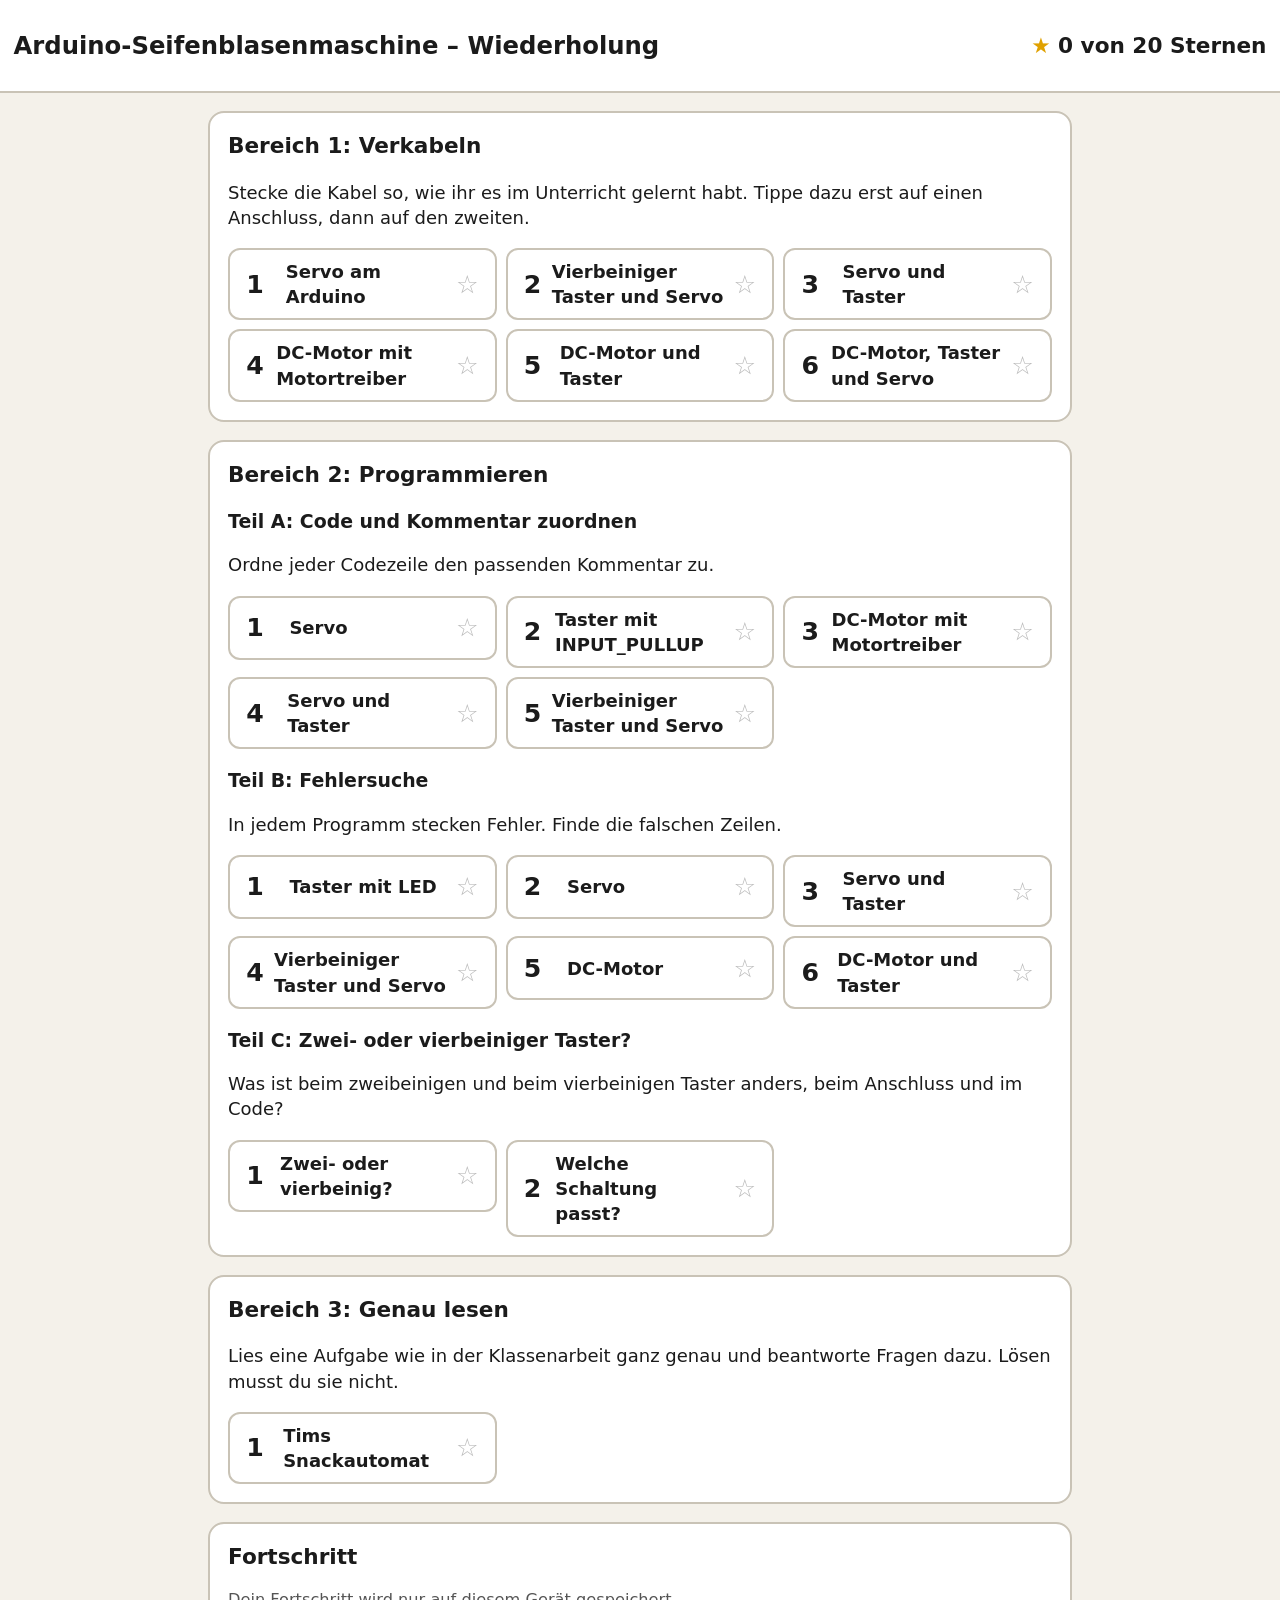
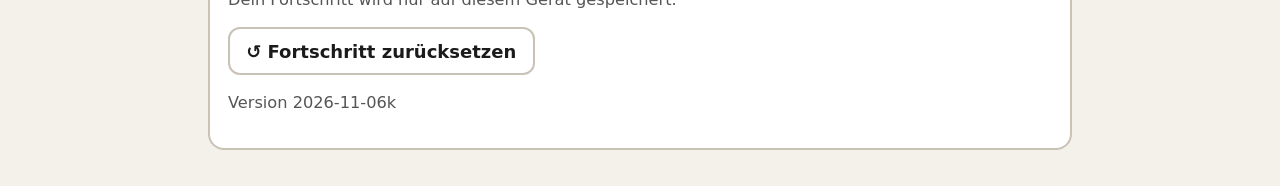
==== commit 02ea2437: "Opticfix+lesen2" ====
--- a/index.html
+++ b/index.html
@@ -8,7 +8,7 @@
   <meta name="mobile-web-app-capable" content="yes">
   <meta name="apple-mobile-web-app-title" content="Seifenblasen">
   <title>Seifenblasenmaschine – Wiederholung</title>
-  <link rel="stylesheet" href="css/stil.css?v=2026-11-06j">
+  <link rel="stylesheet" href="css/stil.css?v=2026-11-06k">
 </head>
 <body class="seite-start">
   <header class="kopf">
@@ -51,12 +51,12 @@
   </main>
 
   <script>window.DATEN = {};</script>
-  <script src="js/gemeinsam.js?v=2026-11-06j"></script>
-  <script src="data/aufgaben.js?v=2026-11-06j"></script>
-  <script src="data/code.js?v=2026-11-06j"></script>
-  <script src="data/fehlersuche.js?v=2026-11-06j"></script>
-  <script src="data/vergleich.js?v=2026-11-06j"></script>
-  <script src="data/lesen.js?v=2026-11-06j"></script>
+  <script src="js/gemeinsam.js?v=2026-11-06k"></script>
+  <script src="data/aufgaben.js?v=2026-11-06k"></script>
+  <script src="data/code.js?v=2026-11-06k"></script>
+  <script src="data/fehlersuche.js?v=2026-11-06k"></script>
+  <script src="data/vergleich.js?v=2026-11-06k"></script>
+  <script src="data/lesen.js?v=2026-11-06k"></script>
   <script>
     // Liste der Verdrahtungsaufgaben mit Sternen
     (function () {
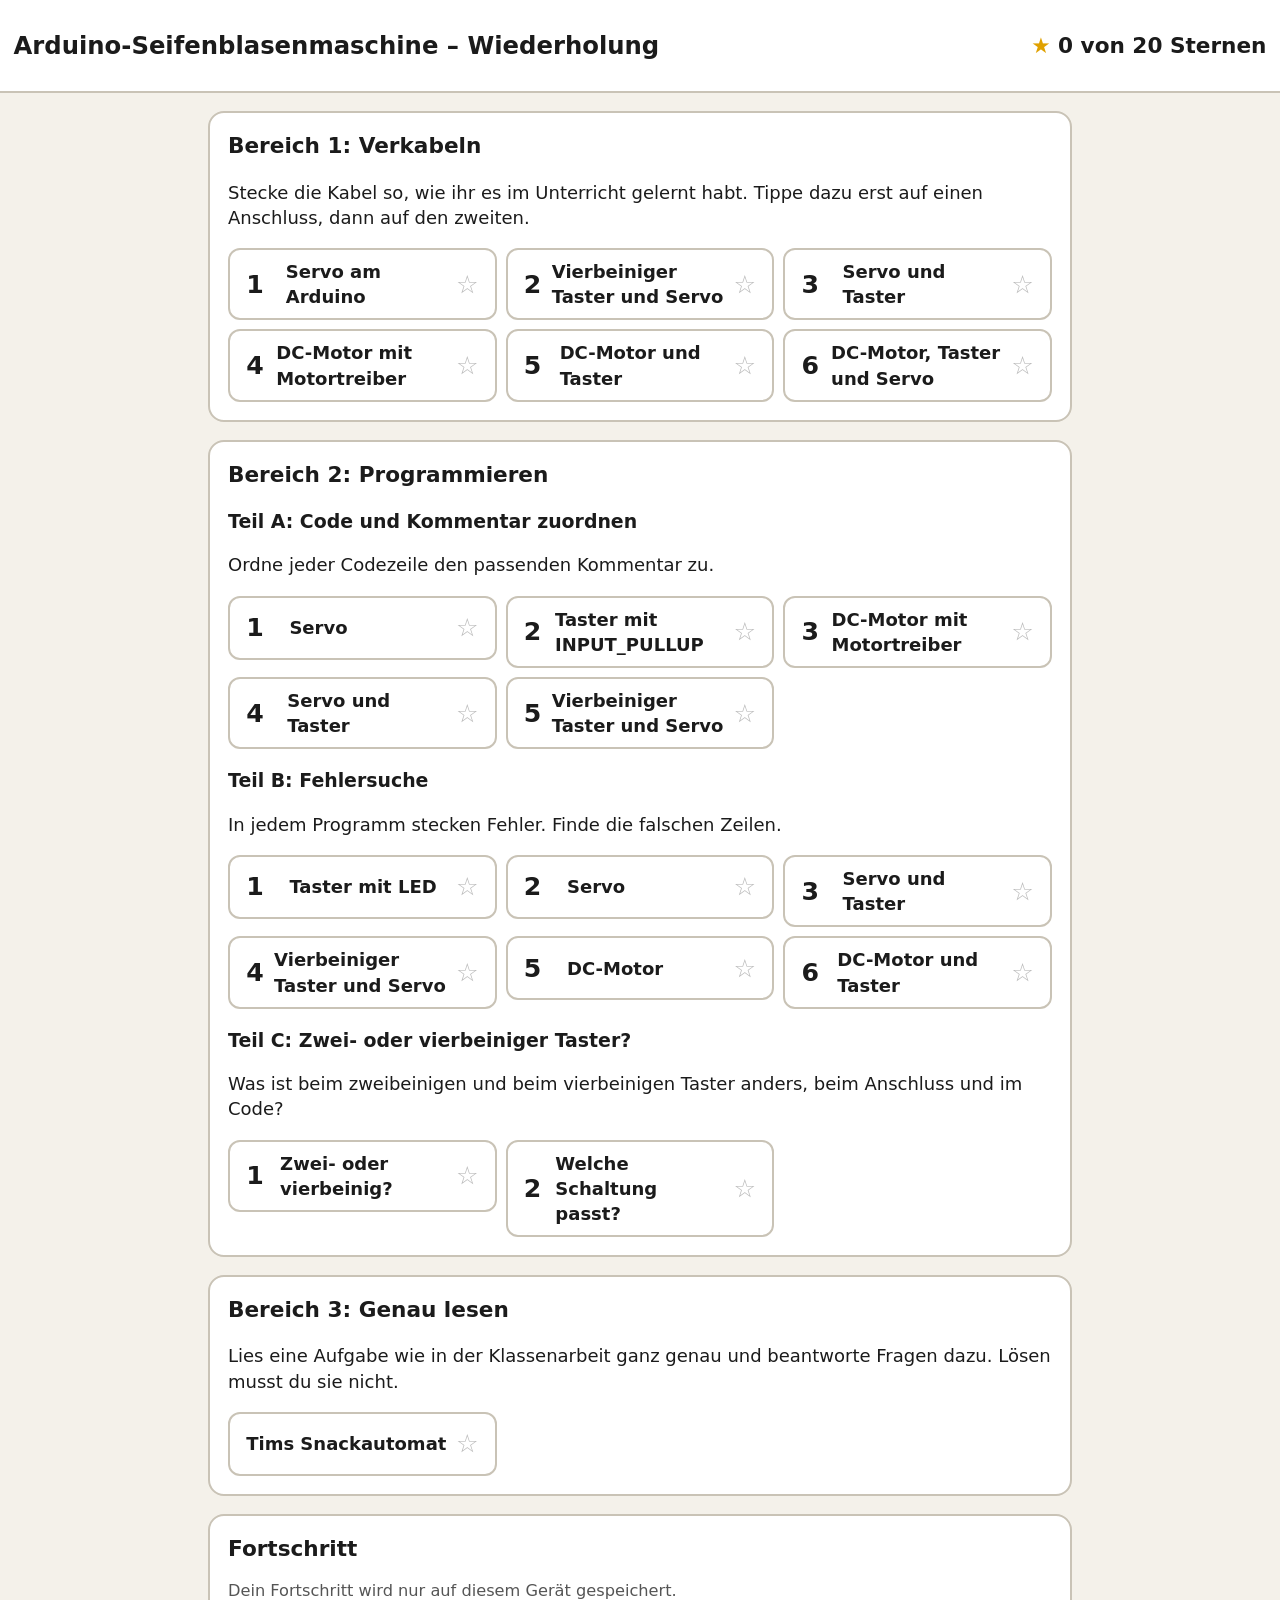
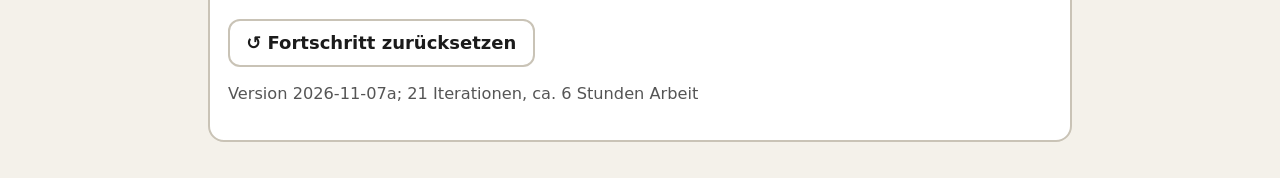
==== commit b7f62eee: "All tasks up to snuff, offline" ====
--- a/index.html
+++ b/index.html
@@ -7,8 +7,11 @@
   <meta name="apple-mobile-web-app-capable" content="yes">
   <meta name="mobile-web-app-capable" content="yes">
   <meta name="apple-mobile-web-app-title" content="Seifenblasen">
+  <meta name="theme-color" content="#0b5cad">
+  <link rel="manifest" href="manifest.webmanifest">
+  <link rel="apple-touch-icon" href="icons/icon-180.png">
   <title>Seifenblasenmaschine – Wiederholung</title>
-  <link rel="stylesheet" href="css/stil.css?v=2026-11-06k">
+  <link rel="stylesheet" href="css/stil.css?v=2026-11-07a">
 </head>
 <body class="seite-start">
   <header class="kopf">
@@ -51,12 +54,12 @@
   </main>
 
   <script>window.DATEN = {};</script>
-  <script src="js/gemeinsam.js?v=2026-11-06k"></script>
-  <script src="data/aufgaben.js?v=2026-11-06k"></script>
-  <script src="data/code.js?v=2026-11-06k"></script>
-  <script src="data/fehlersuche.js?v=2026-11-06k"></script>
-  <script src="data/vergleich.js?v=2026-11-06k"></script>
-  <script src="data/lesen.js?v=2026-11-06k"></script>
+  <script src="js/gemeinsam.js?v=2026-11-07a"></script>
+  <script src="data/aufgaben.js?v=2026-11-07a"></script>
+  <script src="data/code.js?v=2026-11-07a"></script>
+  <script src="data/fehlersuche.js?v=2026-11-07a"></script>
+  <script src="data/vergleich.js?v=2026-11-07a"></script>
+  <script src="data/lesen.js?v=2026-11-07a"></script>
   <script>
     // Liste der Verdrahtungsaufgaben mit Sternen
     (function () {
@@ -67,7 +70,7 @@
           var geloest = Fortschritt.istGeloest(bereich, a.id);
           var li = document.createElement("li");
           li.innerHTML = '<a class="knopf aufgabe-link" href="' + adresse + a.id + '">' +
-            '<span class="nr">' + (i + 1) + "</span><span>" + esc(a.titel) + "</span>" +
+            (eintraege.length > 1 ? '<span class="nr">' + (i + 1) + "</span>" : "") + "<span>" + esc(a.titel) + "</span>" +
             '<span class="stern' + (geloest ? "" : " leer") + '" aria-label="' + (geloest ? "gelöst" : "noch nicht gelöst") + '">' +
             (geloest ? "★" : "☆") + "</span></a>";
           liste.appendChild(li);
@@ -78,7 +81,16 @@
       fuelle("liste2b", DATEN.fehlersuche, "fehlersuche4", "fehlersuche.html?aufgabe=");
       fuelle("liste2c", DATEN.vergleich, "vergleich", "vergleich.html?uebung=");
       fuelle("liste3", DATEN.lesen, "lesen", "lesen.html?aufgabe=");
-      document.getElementById("version").textContent = "Version " + SPIEL_VERSION;
+      document.getElementById("version").textContent = versionsText();
+      // Neue Version im Hintergrund geladen (Offline-Web-App)? Dann Startseite einmal neu laden.
+      if (SPIEL_OFFLINE && "serviceWorker" in navigator && navigator.serviceWorker.controller) {
+        var neuGeladen = false;
+        navigator.serviceWorker.addEventListener("controllerchange", function () {
+          if (neuGeladen) return;
+          neuGeladen = true;
+          window.location.reload();
+        });
+      }
       document.getElementById("sternzahl").innerHTML = "<span>★</span> " + Fortschritt.anzahlSterne() + " von " + Fortschritt.anzahlAufgaben() + " Sternen";
       // Alles geschafft (z. B. schon vor einem Update)? Dann jetzt gratulieren.
       pruefeGlueckwunsch();
--- a/css/stil.css
+++ b/css/stil.css
@@ -72,7 +72,7 @@
 .kopf h1 { flex: 1 1 12rem; }
 .aufgabenwahl { display: flex; gap: .4rem; }
 
-/* ---------- Spielseite (Level 1) ---------- */
+/* ---------- Spielseite (Bereich 1) ---------- */
 .seite-spiel { height: 100vh; height: 100dvh; display: flex; flex-direction: column; overflow: hidden; }
 .spiel { flex: 1; min-height: 0; display: grid; grid-template-columns: 1fr minmax(300px, 380px); }
 
@@ -235,10 +235,10 @@
 .anordnen-leiste { flex-direction: column; gap: .7rem; }
 .knopf:disabled { opacity: .45; cursor: default; }
 .tipp-vorgaenger { margin: 0; padding: .6rem .8rem; border-radius: 10px; background: var(--info-hell); border: 2px solid var(--info); }
-.tipp-vorgaenger a { color: var(--info); font-weight: 700; }
+.tipp-vorgaenger a { color: var(--info); font-weight: 700; display: inline-block; padding: .55rem .15rem; margin: -.55rem 0; }
 
 /* =====================================================================
-   Level 2: Code-Seiten (zuordnen.html, fehlersuche.html)
+   Bereich 2: Code-Seiten (zuordnen.html, fehlersuche.html)
    ===================================================================== */
 .seite-code { height: 100vh; height: 100dvh; display: flex; flex-direction: column; overflow: hidden; }
 /* minmax(0, 1fr) als Zeilenhöhe: sonst wird der Bereich so hoch wie sein
@@ -304,7 +304,7 @@
 .verkabelung { width: 100%; border-collapse: collapse; background: var(--flaeche); border-radius: 10px; overflow: hidden; }
 .verkabelung th, .verkabelung td { text-align: left; padding: .4rem .6rem; border-bottom: 1px solid var(--rand); font-size: .95rem; }
 .verkabelung th { background: #ece8de; }
-.codezeile.antippbar { cursor: pointer; }
+.codezeile.antippbar { cursor: pointer; min-height: 44px; }
 .codezeile.angetippt { background: #4a1f24; box-shadow: inset 4px 0 0 #ff6b6b; }
 .codezeile.angetippt .zeilennr::before { content: "✖ "; color: #ff8a8a; }
 .codezeile.gefunden { background: #1d3a26; box-shadow: inset 4px 0 0 #3fbf5f; }
@@ -432,7 +432,7 @@
 .vergleich.sortieren-modus .spalte-kopf { gap: .5rem; font-size: .92rem; line-height: 1.25; }
 .vergleich.sortieren-modus .spalte-kopf img { height: 40px; }
 .vergleich.sortieren-modus .spalte-karten { gap: .4rem; }
-.vergleich.sortieren-modus .sortkarte { min-height: 40px; padding: .35rem .5rem; font-size: .85rem; line-height: 1.3; touch-action: pan-y; width: 100%; }
+.vergleich.sortieren-modus .sortkarte { min-height: 44px; padding: .35rem .5rem; font-size: .85rem; line-height: 1.3; touch-action: pan-y; width: 100%; }
 .vergleich.sortieren-modus .code-klein { font-size: 12.5px; padding: .1rem .3rem; word-break: break-word; -webkit-box-decoration-break: clone; box-decoration-break: clone; }
 .fs-rechts { min-height: 0; display: flex; flex-direction: column; overflow: hidden; }
 .fs-rechts > .code-bereich { flex: 1 1 auto; }
@@ -470,7 +470,7 @@
 .lese-rueckmeldung { margin: .5rem 0 0; padding: .45rem .6rem; border-radius: 8px; }
 .lese-rueckmeldung.richtig { background: var(--richtig-hell); color: #12391c; }
 .lese-rueckmeldung.falsch, .lese-rueckmeldung.fehlt { background: var(--fehler-hell); color: #5c1010; }
-.lese-rueckmeldung .klein-knopf { margin-top: .4rem; min-height: 40px; font-size: .9rem; }
+.lese-rueckmeldung .klein-knopf { margin-top: .4rem; min-height: 44px; font-size: .9rem; }
 .lesen-rechts > .fussleiste { flex-shrink: 0; }
 .lesen-rechts .zusammenfassung { flex: 1 1 100%; }
 .lesen-rechts .zusammenfassung:empty { display: none; }
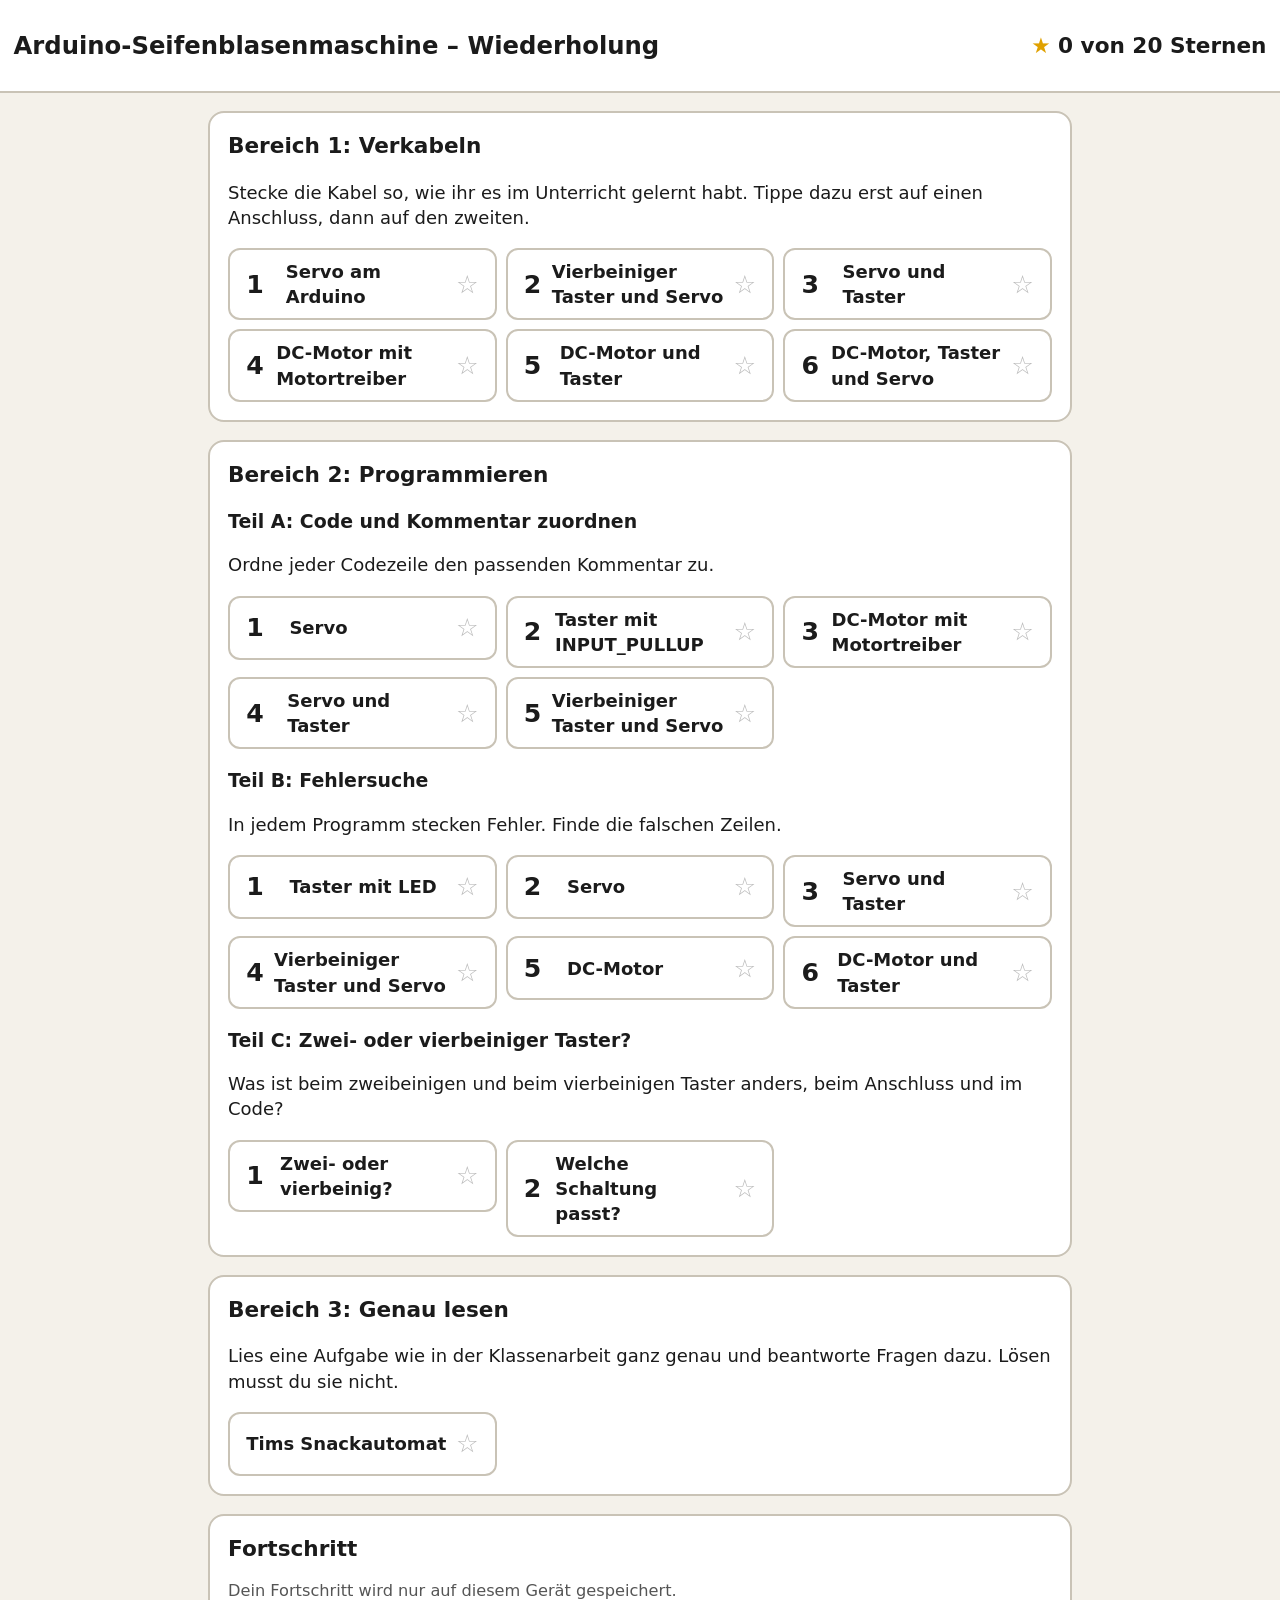
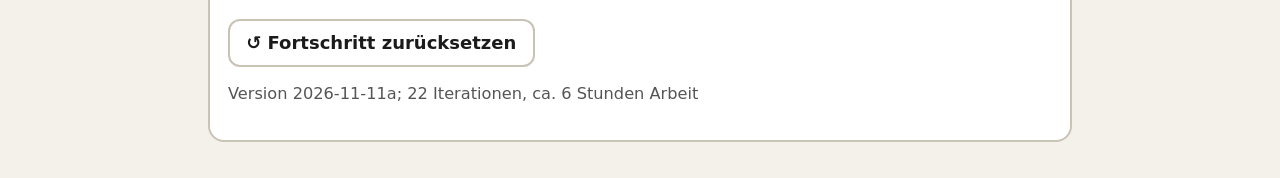
==== commit e2f348d4: "Exportfunktion ergänzt" ====
--- a/index.html
+++ b/index.html
@@ -11,7 +11,7 @@
   <link rel="manifest" href="manifest.webmanifest">
   <link rel="apple-touch-icon" href="icons/icon-180.png">
   <title>Seifenblasenmaschine – Wiederholung</title>
-  <link rel="stylesheet" href="css/stil.css?v=2026-11-07a">
+  <link rel="stylesheet" href="css/stil.css?v=2026-11-11a">
 </head>
 <body class="seite-start">
   <header class="kopf">
@@ -54,12 +54,12 @@
   </main>
 
   <script>window.DATEN = {};</script>
-  <script src="js/gemeinsam.js?v=2026-11-07a"></script>
-  <script src="data/aufgaben.js?v=2026-11-07a"></script>
-  <script src="data/code.js?v=2026-11-07a"></script>
-  <script src="data/fehlersuche.js?v=2026-11-07a"></script>
-  <script src="data/vergleich.js?v=2026-11-07a"></script>
-  <script src="data/lesen.js?v=2026-11-07a"></script>
+  <script src="js/gemeinsam.js?v=2026-11-11a"></script>
+  <script src="data/aufgaben.js?v=2026-11-11a"></script>
+  <script src="data/code.js?v=2026-11-11a"></script>
+  <script src="data/fehlersuche.js?v=2026-11-11a"></script>
+  <script src="data/vergleich.js?v=2026-11-11a"></script>
+  <script src="data/lesen.js?v=2026-11-11a"></script>
   <script>
     // Liste der Verdrahtungsaufgaben mit Sternen
     (function () {
--- a/css/stil.css
+++ b/css/stil.css
@@ -475,3 +475,6 @@
 .lesen-rechts .zusammenfassung { flex: 1 1 100%; }
 .lesen-rechts .zusammenfassung:empty { display: none; }
 .lesen-rechts .fussleiste .knopf { flex: 1 1 0; min-width: 0; }
+
+/* Vorschau beim Exportieren als Bild */
+.export-vorschau { display: block; max-width: 100%; max-height: 55vh; margin: 0 auto .6rem; border: 2px solid var(--rand); border-radius: 8px; background: #fff; }
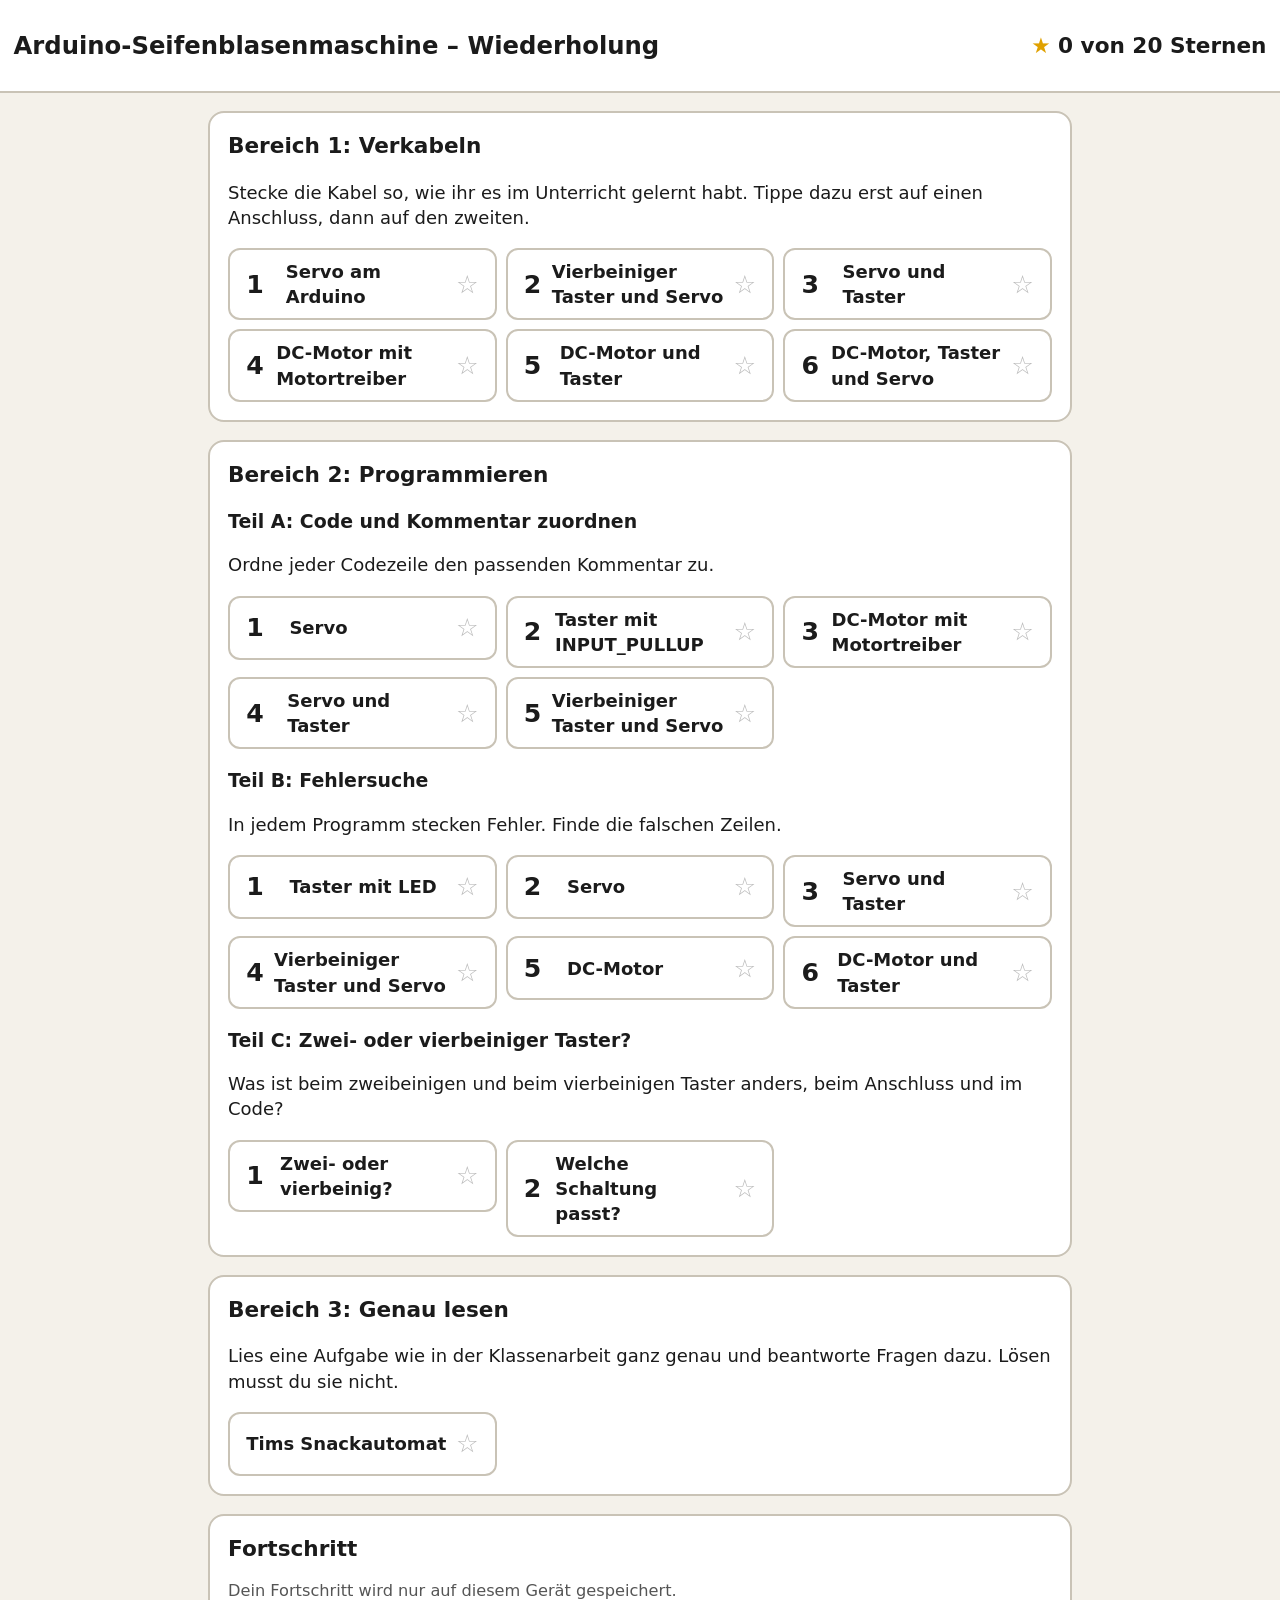
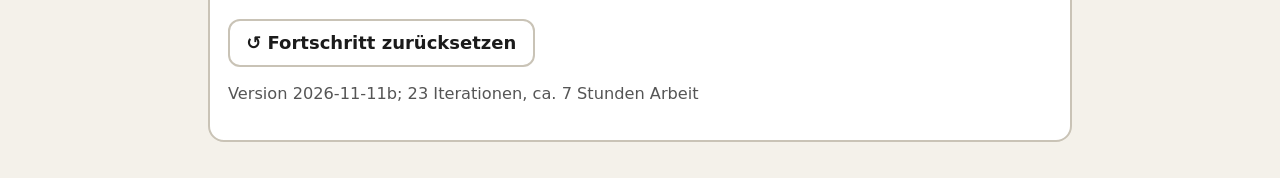
==== commit 025bdb52: "Kabelmanagement Fix" ====
--- a/index.html
+++ b/index.html
@@ -11,7 +11,7 @@
   <link rel="manifest" href="manifest.webmanifest">
   <link rel="apple-touch-icon" href="icons/icon-180.png">
   <title>Seifenblasenmaschine – Wiederholung</title>
-  <link rel="stylesheet" href="css/stil.css?v=2026-11-11a">
+  <link rel="stylesheet" href="css/stil.css?v=2026-11-11b">
 </head>
 <body class="seite-start">
   <header class="kopf">
@@ -54,12 +54,12 @@
   </main>
 
   <script>window.DATEN = {};</script>
-  <script src="js/gemeinsam.js?v=2026-11-11a"></script>
-  <script src="data/aufgaben.js?v=2026-11-11a"></script>
-  <script src="data/code.js?v=2026-11-11a"></script>
-  <script src="data/fehlersuche.js?v=2026-11-11a"></script>
-  <script src="data/vergleich.js?v=2026-11-11a"></script>
-  <script src="data/lesen.js?v=2026-11-11a"></script>
+  <script src="js/gemeinsam.js?v=2026-11-11b"></script>
+  <script src="data/aufgaben.js?v=2026-11-11b"></script>
+  <script src="data/code.js?v=2026-11-11b"></script>
+  <script src="data/fehlersuche.js?v=2026-11-11b"></script>
+  <script src="data/vergleich.js?v=2026-11-11b"></script>
+  <script src="data/lesen.js?v=2026-11-11b"></script>
   <script>
     // Liste der Verdrahtungsaufgaben mit Sternen
     (function () {
--- a/css/stil.css
+++ b/css/stil.css
@@ -478,3 +478,12 @@
 
 /* Vorschau beim Exportieren als Bild */
 .export-vorschau { display: block; max-width: 100%; max-height: 55vh; margin: 0 auto .6rem; border: 2px solid var(--rand); border-radius: 8px; background: #fff; }
+
+/* Ausgewähltes Kabel und Griffe zum Verlegen */
+.kabel-auswahl { fill: none; stroke: rgba(11, 92, 173, .35); stroke-width: 20; stroke-linecap: round; stroke-linejoin: round; pointer-events: none; }
+.zieh-griff circle { fill: #fff; stroke: var(--akzent); stroke-width: 2.5; }
+.zieh-griff path { fill: var(--akzent); }
+.zieh-griff { pointer-events: none; }
+.farbwahl.gesperrt { opacity: .4; }
+.kabel-auswahl-leiste { display: flex; flex-direction: column; gap: .5rem; padding: .6rem .7rem; border: 2px solid var(--akzent); border-radius: 12px; background: var(--info-hell); }
+.kabel-auswahl-leiste p { margin: 0; }
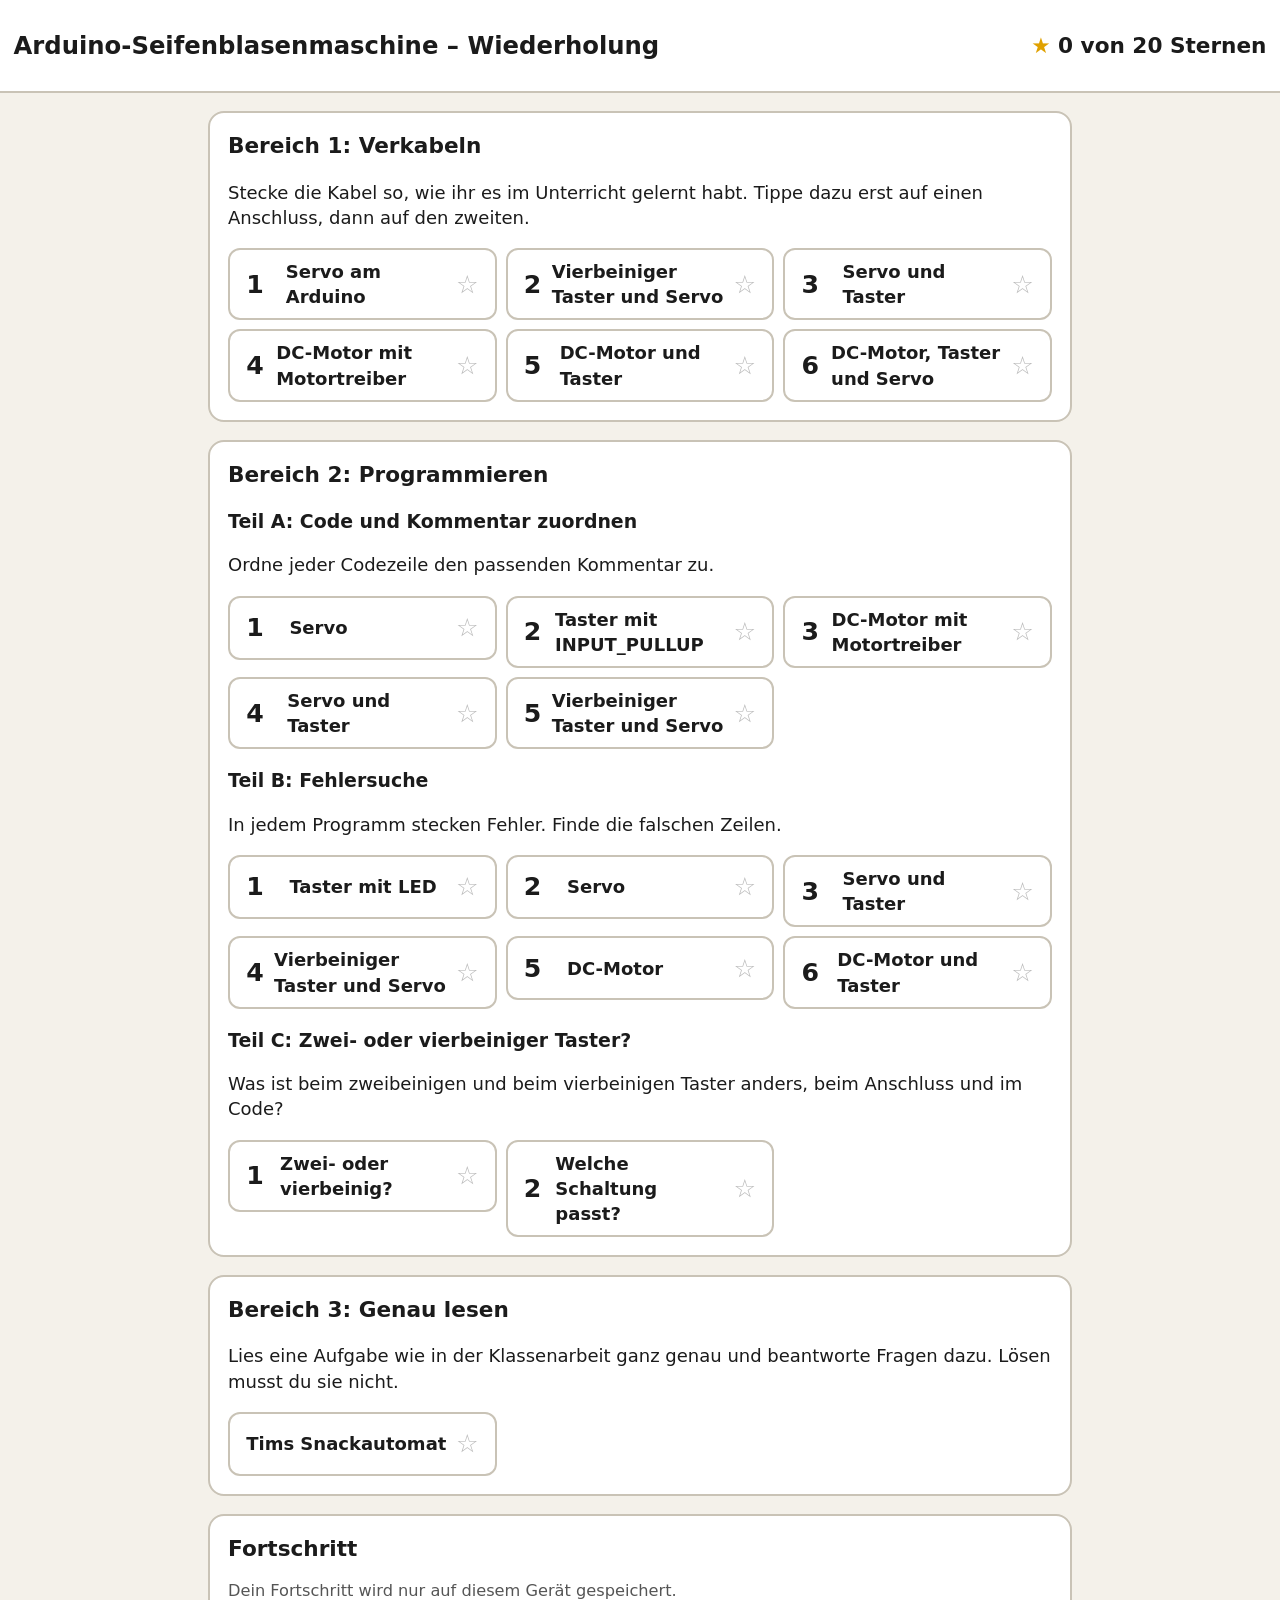
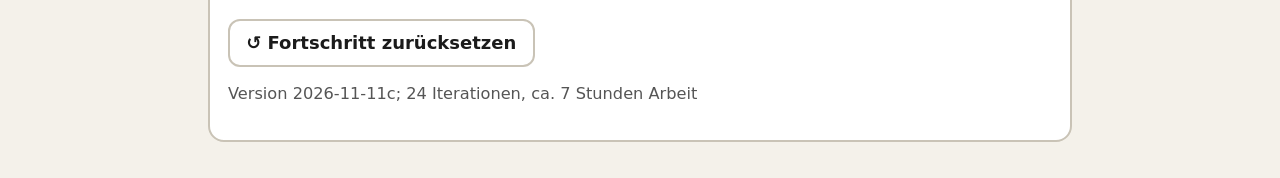
==== commit 63ae13d1: "Taster spiegelbar" ====
--- a/index.html
+++ b/index.html
@@ -11,7 +11,7 @@
   <link rel="manifest" href="manifest.webmanifest">
   <link rel="apple-touch-icon" href="icons/icon-180.png">
   <title>Seifenblasenmaschine – Wiederholung</title>
-  <link rel="stylesheet" href="css/stil.css?v=2026-11-11b">
+  <link rel="stylesheet" href="css/stil.css?v=2026-11-11c">
 </head>
 <body class="seite-start">
   <header class="kopf">
@@ -54,12 +54,12 @@
   </main>
 
   <script>window.DATEN = {};</script>
-  <script src="js/gemeinsam.js?v=2026-11-11b"></script>
-  <script src="data/aufgaben.js?v=2026-11-11b"></script>
-  <script src="data/code.js?v=2026-11-11b"></script>
-  <script src="data/fehlersuche.js?v=2026-11-11b"></script>
-  <script src="data/vergleich.js?v=2026-11-11b"></script>
-  <script src="data/lesen.js?v=2026-11-11b"></script>
+  <script src="js/gemeinsam.js?v=2026-11-11c"></script>
+  <script src="data/aufgaben.js?v=2026-11-11c"></script>
+  <script src="data/code.js?v=2026-11-11c"></script>
+  <script src="data/fehlersuche.js?v=2026-11-11c"></script>
+  <script src="data/vergleich.js?v=2026-11-11c"></script>
+  <script src="data/lesen.js?v=2026-11-11c"></script>
   <script>
     // Liste der Verdrahtungsaufgaben mit Sternen
     (function () {
